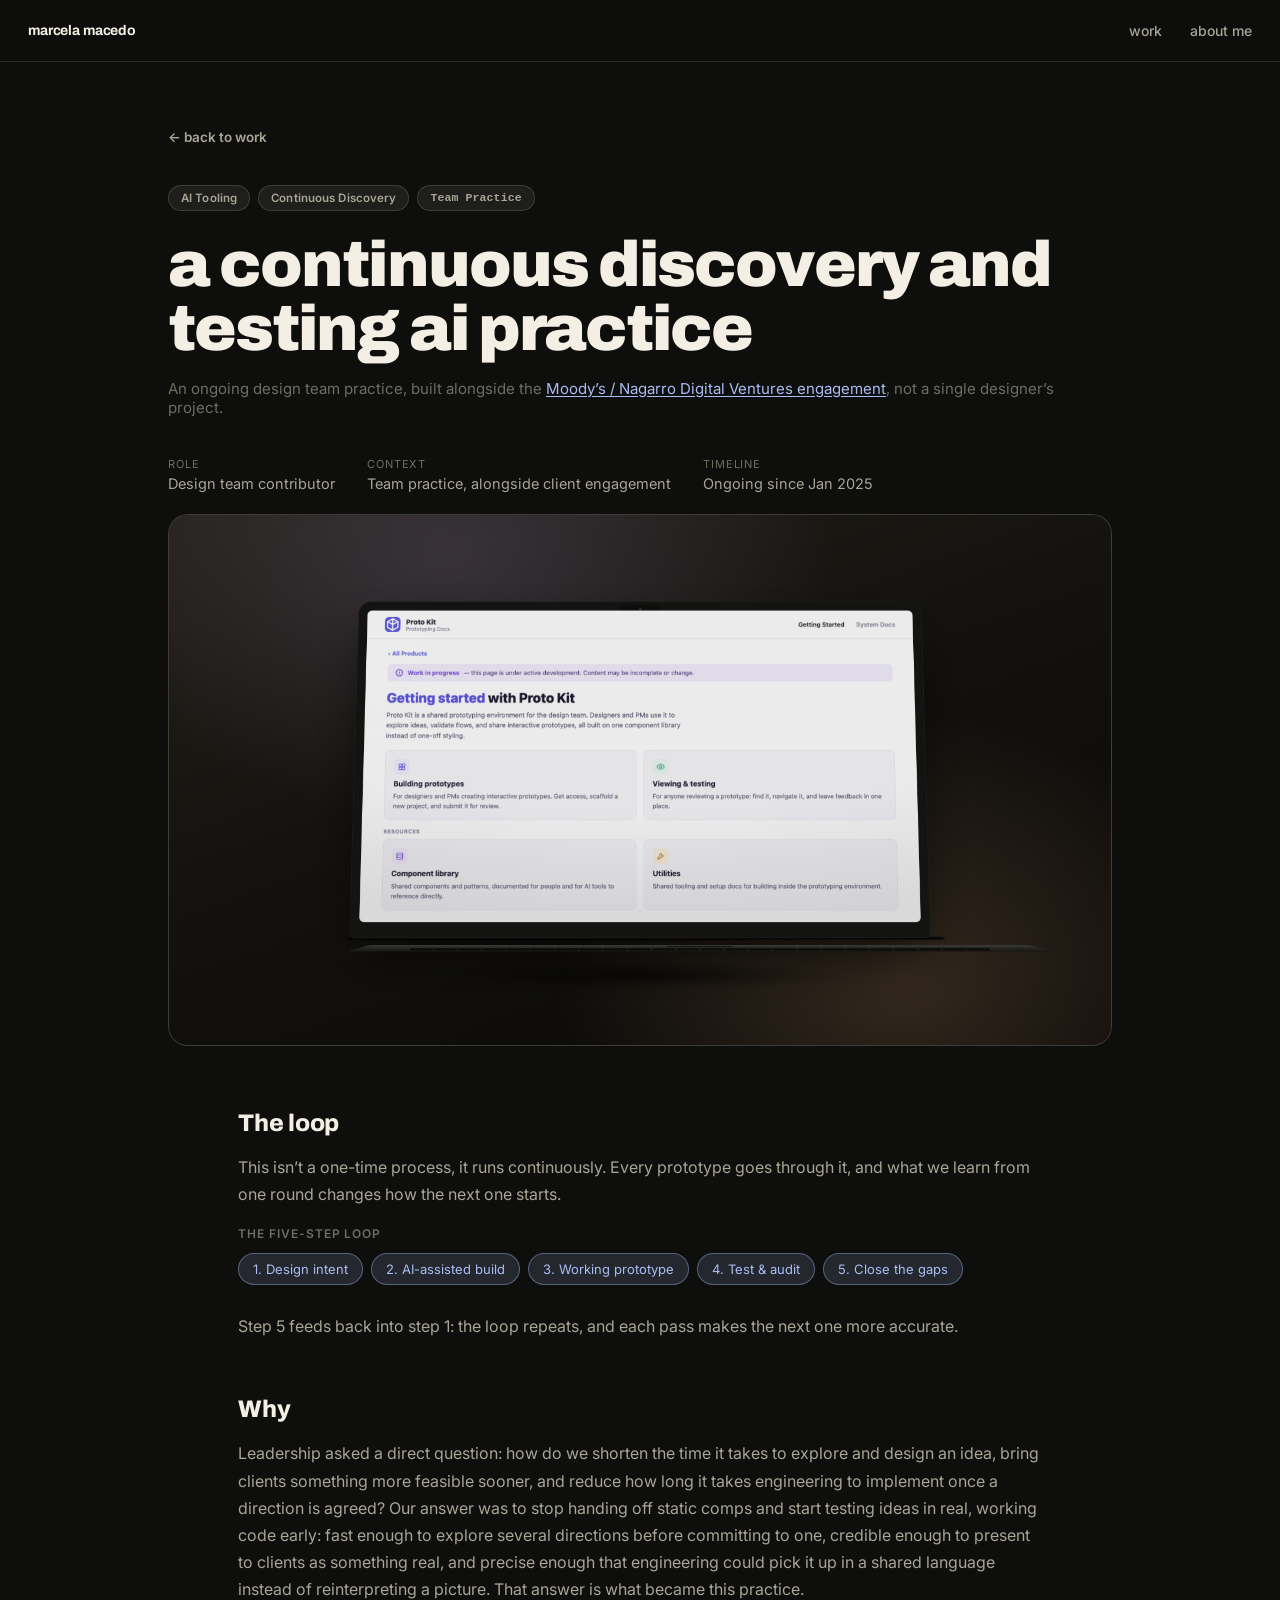
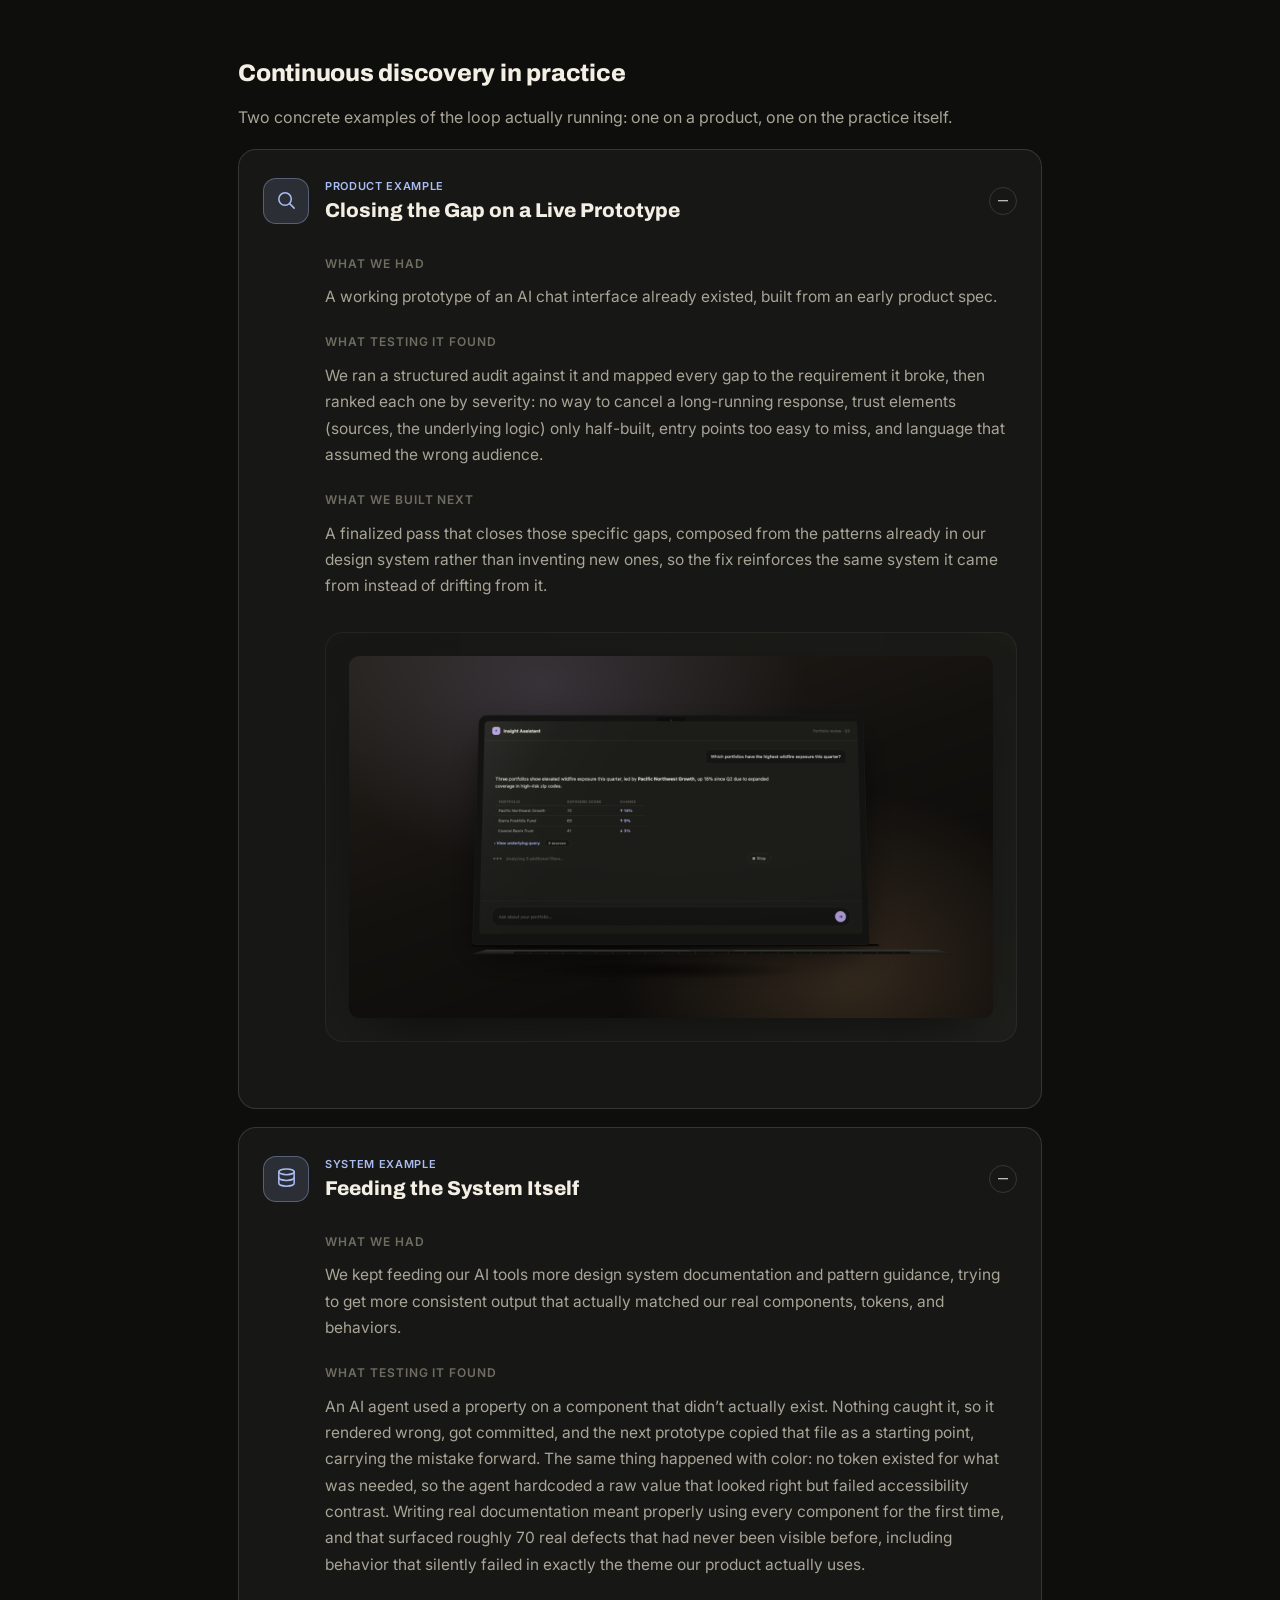
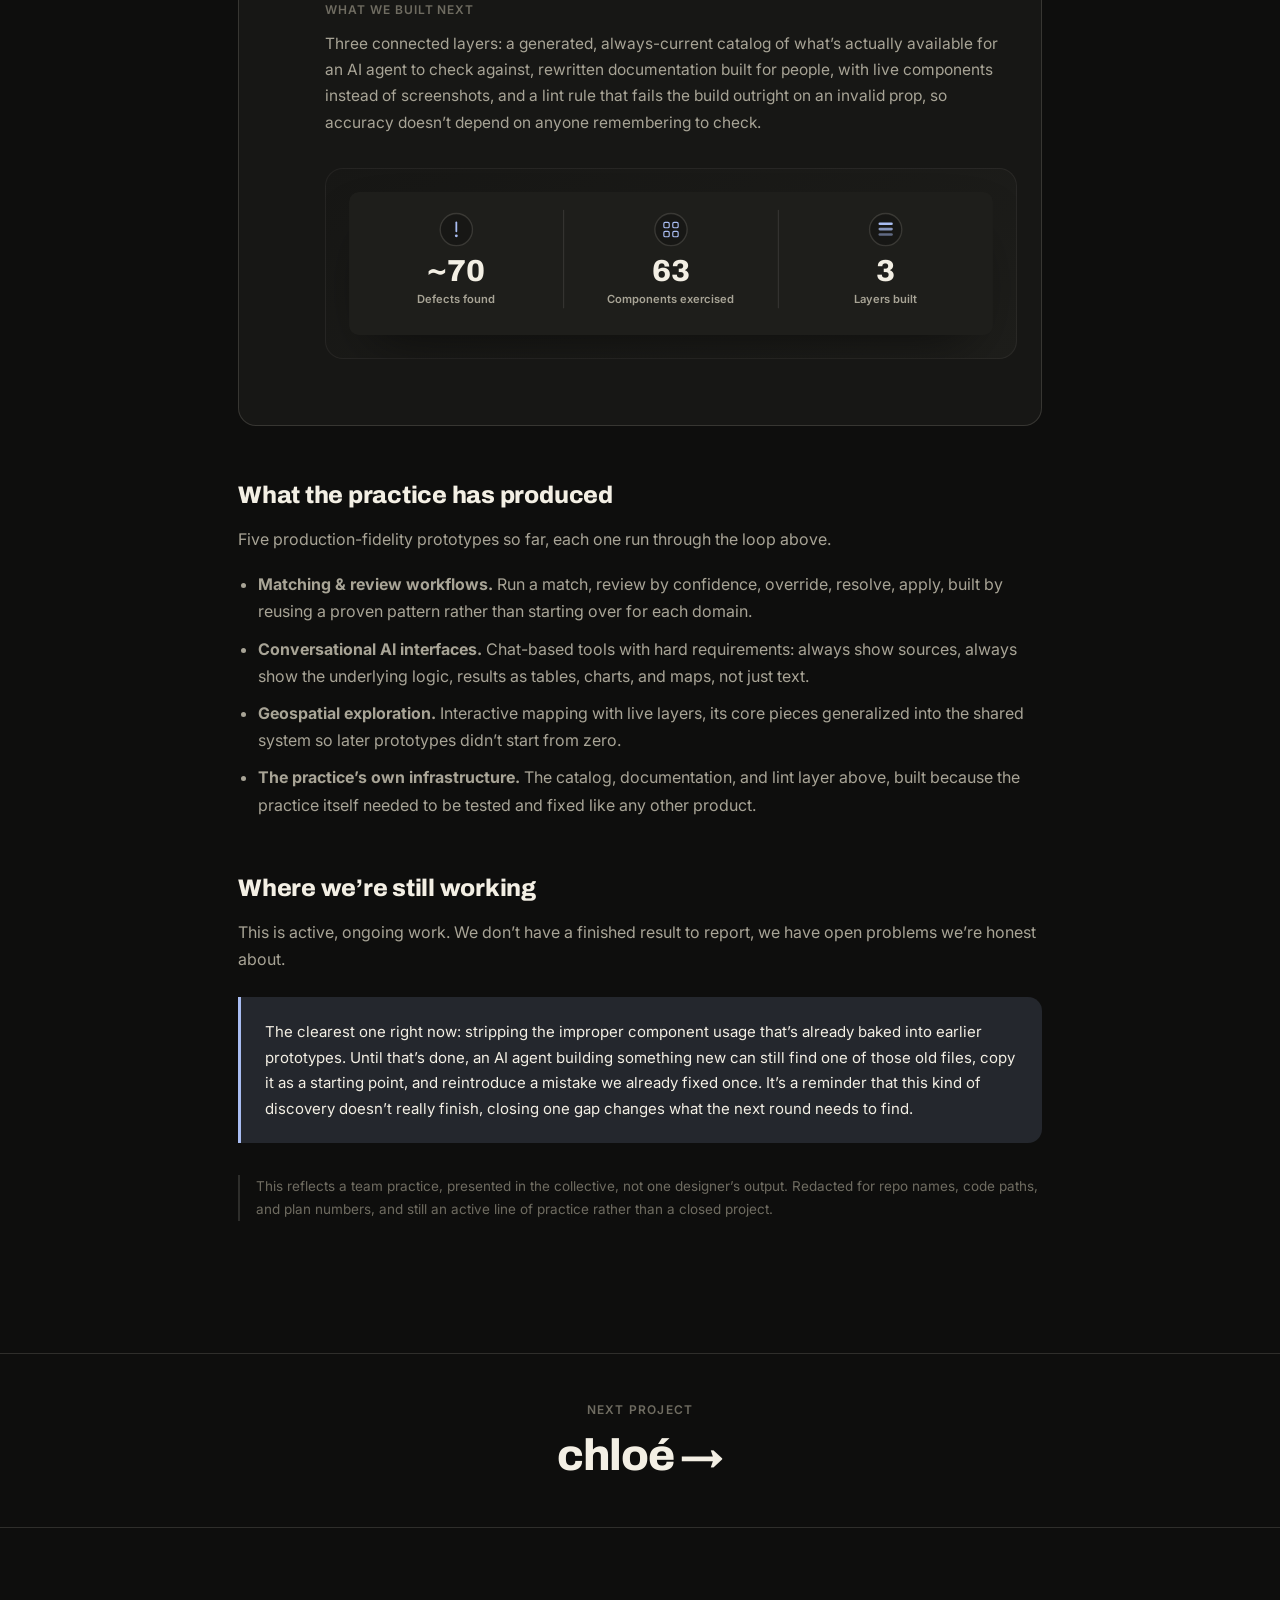
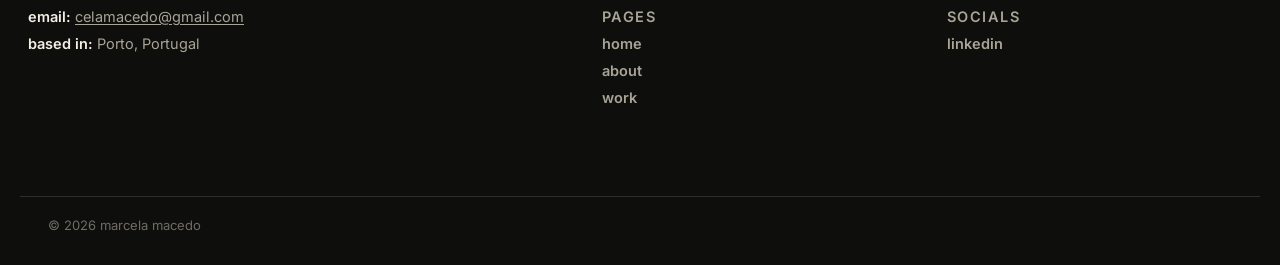
==== continuous-practice.html @ 70148be3 "Rename RadCode to Continuous Practice; fix about/stats layout bugs RadCode is Moody's real, ongoing " ====
<!doctype html>
<html lang="en">
<head>
  <meta charset="utf-8">
  <meta name="viewport" content="width=device-width, initial-scale=1">
  <title>A Continuous Discovery and Testing AI Practice · Marcela Macedo</title>
  <meta name="description" content="An ongoing design team practice built alongside the Moody's engagement: AI-assisted prototyping, continuous testing, and closing the gaps between design intent and working code.">
  <link rel="stylesheet" href="styles.css">
</head>
<body>
  <nav class="nav">
    <a href="index.html" class="nav-name display">marcela macedo</a>
    <div class="nav-links">
      <a href="index.html#work">work</a>
      <a href="index.html#about">about me</a>
    </div>
  </nav>

  <div class="case-hero">
    <a href="index.html#work" class="case-back">&larr; back to work</a>
    <div class="case-tags">
      <span class="tag-pill">AI Tooling</span>
      <span class="tag-pill">Continuous Discovery</span>
      <span class="tag-pill mono">Team Practice</span>
    </div>
    <h1 class="display">a continuous discovery and testing ai practice</h1>
    <p class="case-role">An ongoing design team practice, built alongside the <a href="moodys.html">Moody&rsquo;s / Nagarro Digital Ventures engagement</a>, not a single designer&rsquo;s project.</p>

    <div class="case-meta-grid">
      <div><span>Role</span>Design team contributor</div>
      <div><span>Context</span>Team practice, alongside client engagement</div>
      <div><span>Timeline</span>Ongoing since Jan 2025</div>
    </div>

    <div class="case-hero-media">
      <img src="assets/projects/continuous-practice/docs-hub-laptop.png" alt="A genericized recreation of the rewritten documentation hub, shown open on a laptop: a getting-started page with a work-in-progress notice, and cards for building prototypes, viewing and testing, the component library, and utilities.">
    </div>
  </div>

  <div class="case-body">
    <h2>The loop</h2>
    <p>This isn&rsquo;t a one-time process, it runs continuously. Every prototype goes through it, and what we learn from one round changes how the next one starts.</p>

    <div class="case-chip-group">
      <div class="gtitle">The five-step loop</div>
      <div class="case-chips">
        <span class="case-chip">1. Design intent</span>
        <span class="case-chip">2. AI-assisted build</span>
        <span class="case-chip">3. Working prototype</span>
        <span class="case-chip">4. Test &amp; audit</span>
        <span class="case-chip">5. Close the gaps</span>
      </div>
    </div>
    <p>Step 5 feeds back into step 1: the loop repeats, and each pass makes the next one more accurate.</p>

    <h2>Why</h2>
    <p class="body-main">Leadership asked a direct question: how do we shorten the time it takes to explore and design an idea, bring clients something more feasible sooner, and reduce how long it takes engineering to implement once a direction is agreed? Our answer was to stop handing off static comps and start testing ideas in real, working code early: fast enough to explore several directions before committing to one, credible enough to present to clients as something real, and precise enough that engineering could pick it up in a shared language instead of reinterpreting a picture. That answer is what became this practice.</p>

    <h2>Continuous discovery in practice</h2>
    <p>Two concrete examples of the loop actually running: one on a product, one on the practice itself.</p>

    <div class="case-init-list">
      <details class="case-init case-init-featured" open>
        <summary>
          <span class="case-init-lead">
            <span class="case-init-icon">
              <svg viewBox="0 0 24 24" fill="none" stroke="currentColor" stroke-width="1.6" stroke-linecap="round" stroke-linejoin="round"><circle cx="10.5" cy="10.5" r="6.5"/><line x1="20" y1="20" x2="15.5" y2="15.5"/></svg>
            </span>
            <span class="case-init-heading">
              <span class="case-init-tag">Product example</span>
              <span class="case-init-title">Closing the Gap on a Live Prototype</span>
            </span>
          </span>
          <span class="plus"></span>
        </summary>
        <div class="case-init-body">
          <p class="lead-in">What we had</p>
          <p>A working prototype of an AI chat interface already existed, built from an early product spec.</p>

          <p class="lead-in">What testing it found</p>
          <p>We ran a structured audit against it and mapped every gap to the requirement it broke, then ranked each one by severity: no way to cancel a long-running response, trust elements (sources, the underlying logic) only half-built, entry points too easy to miss, and language that assumed the wrong audience.</p>

          <p class="lead-in">What we built next</p>
          <p>A finalized pass that closes those specific gaps, composed from the patterns already in our design system rather than inventing new ones, so the fix reinforces the same system it came from instead of drifting from it.</p>

          <div class="case-media">
            <img src="assets/projects/continuous-practice/chat-interface-laptop.png" alt="A genericized recreation of the audited chat interface, shown open on a laptop: a user question, an answer with a data table, a source count, an underlying-query disclosure link, and a visible stop control on a still-thinking response.">
          </div>
        </div>
      </details>

      <details class="case-init case-init-featured" open>
        <summary>
          <span class="case-init-lead">
            <span class="case-init-icon">
              <svg viewBox="0 0 24 24" fill="none" stroke="currentColor" stroke-width="1.6" stroke-linecap="round" stroke-linejoin="round"><ellipse cx="12" cy="5" rx="8" ry="3"/><path d="M4 5v6c0 1.66 3.58 3 8 3s8-1.34 8-3V5"/><path d="M4 11v6c0 1.66 3.58 3 8 3s8-1.34 8-3v-6"/></svg>
            </span>
            <span class="case-init-heading">
              <span class="case-init-tag">System example</span>
              <span class="case-init-title">Feeding the System Itself</span>
            </span>
          </span>
          <span class="plus"></span>
        </summary>
        <div class="case-init-body">
          <p class="lead-in">What we had</p>
          <p>We kept feeding our AI tools more design system documentation and pattern guidance, trying to get more consistent output that actually matched our real components, tokens, and behaviors.</p>

          <p class="lead-in">What testing it found</p>
          <p>An AI agent used a property on a component that didn&rsquo;t actually exist. Nothing caught it, so it rendered wrong, got committed, and the next prototype copied that file as a starting point, carrying the mistake forward. The same thing happened with color: no token existed for what was needed, so the agent hardcoded a raw value that looked right but failed accessibility contrast. Writing real documentation meant properly using every component for the first time, and that surfaced roughly 70 real defects that had never been visible before, including behavior that silently failed in exactly the theme our product actually uses.</p>

          <p class="lead-in">What we built next</p>
          <p>Three connected layers: a generated, always-current catalog of what&rsquo;s actually available for an AI agent to check against, rewritten documentation built for people, with live components instead of screenshots, and a lint rule that fails the build outright on an invalid prop, so accuracy doesn&rsquo;t depend on anyone remembering to check.</p>

          <div class="case-media">
            <svg viewBox="0 0 720 160" style="width:100%; height:auto; display:block; border-radius:10px; box-shadow:0 24px 56px -24px rgba(0,0,0,0.6);" role="img" aria-label="Stats: roughly 70 real defects surfaced, 63 components properly exercised, 3 connected layers built.">
              <rect x="0" y="0" width="720" height="160" rx="10" fill="var(--bg-alt-2)"/>
              <line x1="240" y1="20" x2="240" y2="130" stroke="var(--border)" stroke-width="1"/>
              <line x1="480" y1="20" x2="480" y2="130" stroke="var(--border)" stroke-width="1"/>

              <circle cx="120" cy="42" r="18" fill="var(--bg-alt)" stroke="var(--border)" stroke-width="1.5"/>
              <line x1="120" y1="34" x2="120" y2="44" stroke="var(--periwinkle)" stroke-width="2" stroke-linecap="round"/>
              <circle cx="120" cy="49" r="1.6" fill="var(--periwinkle)"/>
              <text x="120" y="100" text-anchor="middle" font-family="Archivo, sans-serif" font-weight="800" font-size="34" fill="var(--fg)">~70</text>
              <text x="120" y="124" text-anchor="middle" font-family="Inter, sans-serif" font-size="12.5" font-weight="600" fill="var(--fg-dim)">Defects found</text>

              <circle cx="360" cy="42" r="18" fill="var(--bg-alt)" stroke="var(--border)" stroke-width="1.5"/>
              <g transform="translate(240,0)">
                <rect x="112" y="34" width="6" height="6" rx="1.5" fill="none" stroke="var(--periwinkle)" stroke-width="1.3"/>
                <rect x="122" y="34" width="6" height="6" rx="1.5" fill="none" stroke="var(--periwinkle)" stroke-width="1.3"/>
                <rect x="112" y="44" width="6" height="6" rx="1.5" fill="none" stroke="var(--periwinkle)" stroke-width="1.3"/>
                <rect x="122" y="44" width="6" height="6" rx="1.5" fill="none" stroke="var(--periwinkle)" stroke-width="1.3"/>
              </g>
              <text x="360" y="100" text-anchor="middle" font-family="Archivo, sans-serif" font-weight="800" font-size="34" fill="var(--fg)">63</text>
              <text x="360" y="124" text-anchor="middle" font-family="Inter, sans-serif" font-size="12.5" font-weight="600" fill="var(--fg-dim)">Components exercised</text>

              <circle cx="600" cy="42" r="18" fill="var(--bg-alt)" stroke="var(--border)" stroke-width="1.5"/>
              <rect x="592" y="34" width="16" height="3" rx="1.5" fill="var(--periwinkle)"/>
              <rect x="592" y="40" width="16" height="3" rx="1.5" fill="var(--periwinkle)" opacity="0.75"/>
              <rect x="592" y="46" width="16" height="3" rx="1.5" fill="var(--periwinkle)" opacity="0.5"/>
              <text x="600" y="100" text-anchor="middle" font-family="Archivo, sans-serif" font-weight="800" font-size="34" fill="var(--fg)">3</text>
              <text x="600" y="124" text-anchor="middle" font-family="Inter, sans-serif" font-size="12.5" font-weight="600" fill="var(--fg-dim)">Layers built</text>
            </svg>
          </div>
        </div>
      </details>
    </div>

    <h2>What the practice has produced</h2>
    <p>Five production-fidelity prototypes so far, each one run through the loop above.</p>
    <ul>
      <li><strong>Matching &amp; review workflows.</strong> Run a match, review by confidence, override, resolve, apply, built by reusing a proven pattern rather than starting over for each domain.</li>
      <li><strong>Conversational AI interfaces.</strong> Chat-based tools with hard requirements: always show sources, always show the underlying logic, results as tables, charts, and maps, not just text.</li>
      <li><strong>Geospatial exploration.</strong> Interactive mapping with live layers, its core pieces generalized into the shared system so later prototypes didn&rsquo;t start from zero.</li>
      <li><strong>The practice&rsquo;s own infrastructure.</strong> The catalog, documentation, and lint layer above, built because the practice itself needed to be tested and fixed like any other product.</li>
    </ul>

    <h2>Where we&rsquo;re still working</h2>
    <p>This is active, ongoing work. We don&rsquo;t have a finished result to report, we have open problems we&rsquo;re honest about.</p>
    <div class="case-callout">
      <p>The clearest one right now: stripping the improper component usage that&rsquo;s already baked into earlier prototypes. Until that&rsquo;s done, an AI agent building something new can still find one of those old files, copy it as a starting point, and reintroduce a mistake we already fixed once. It&rsquo;s a reminder that this kind of discovery doesn&rsquo;t really finish, closing one gap changes what the next round needs to find.</p>
    </div>

    <p class="note">This reflects a team practice, presented in the collective, not one designer&rsquo;s output. Redacted for repo names, code paths, and plan numbers, and still an active line of practice rather than a closed project.</p>
  </div>

  <div class="case-next">
    <span class="label">next project</span>
    <a href="chloe.html" class="display">chlo&eacute; &rarr;</a>
  </div>

  <footer class="footer">
    <div class="footer-meta" style="padding-top: 40px;">
      <div class="footer-meta-grid">
        <div>
          <p><strong>email:</strong> <a href="mailto:celamacedo@gmail.com">celamacedo@gmail.com</a></p>
          <p><strong>based in:</strong> Porto, Portugal</p>
        </div>
        <div class="footer-col">
          <p class="footer-col-label">pages</p>
          <a href="index.html">home</a>
          <a href="index.html#about">about</a>
          <a href="index.html#work">work</a>
        </div>
        <div class="footer-col">
          <p class="footer-col-label">socials</p>
          <a href="https://www.linkedin.com/in/marcelamcm/" target="_blank" rel="noopener">linkedin</a>
        </div>
      </div>
    </div>
    <div class="footer-bottom">
      <span>&copy; 2026 marcela macedo</span>
    </div>
  </footer>
</body>
</html>
---- styles.css ----
/* Marcela Macedo, Portfolio
   Direction: dark, editorial, matches the Framer draft (see README).
   Near-black background, cream type, heavy display grotesk, indigo accent
   pulled from the Moody's palette. Plain CSS, no build step. */

@import url('https://fonts.googleapis.com/css2?family=Archivo:wght@600;700;800;900&family=Inter:wght@400;500;600;700&display=swap');

:root {
  --bg: #0e0e0d;
  --bg-alt: #171715;
  --bg-alt-2: #1e1e1b;
  --fg: #f3efe4;
  --fg-dim: #a8a496;
  --fg-faint: #6f6c61;
  --border: rgba(243, 239, 228, 0.14);
  --accent: #3a45a8;
  --accent-2: #5865c9;
  --lilac: #c3aef0;
  --lilac-dim: rgba(195, 174, 240, 0.14);
  --periwinkle: #a9bdf2;
  --periwinkle-dim: rgba(169, 189, 242, 0.14);
  --radius: 20px;
}

* { box-sizing: border-box; }

html { scroll-behavior: smooth; }

body {
  margin: 0;
  background: var(--bg);
  color: var(--fg);
  font-family: 'Inter', ui-sans-serif, system-ui, -apple-system, "Helvetica Neue", Arial, sans-serif;
  -webkit-font-smoothing: antialiased;
}

.display {
  font-family: 'Archivo', ui-sans-serif, system-ui, sans-serif;
  font-weight: 900;
  letter-spacing: -0.03em;
}

.mono { font-family: ui-monospace, "SF Mono", "Roboto Mono", monospace; }
a { color: inherit; text-decoration: none; }
a:focus-visible, button:focus-visible { outline: 2px solid var(--fg); outline-offset: 2px; }
img { max-width: 100%; display: block; }

.wrap { max-width: 1240px; margin: 0 auto; padding: 0 28px; }

/* ---------------- nav ---------------- */
.nav {
  display: flex; align-items: center; justify-content: space-between;
  padding: 22px 28px;
  position: sticky; top: 0; z-index: 20;
  background: rgba(14, 14, 13, 0.82);
  backdrop-filter: blur(10px);
  border-bottom: 1px solid var(--border);
}
.nav-name {
  font-size: 14px; font-weight: 700; letter-spacing: -0.01em;
}
.nav-links { display: flex; align-items: center; gap: 28px; }
.nav-links a {
  font-size: 14px; font-weight: 500; color: var(--fg-dim);
  transition: color 0.15s ease;
}
.nav-links a:hover, .nav-links a.active { color: var(--fg); }

/* ---------------- hero ---------------- */
.hero { padding: 96px 28px 56px; }
.hero-inner { max-width: 1240px; margin: 0 auto; }

.hero h1 {
  font-size: clamp(48px, 9vw, 108px); line-height: 0.94; margin: 0 0 28px;
  text-transform: lowercase;
}
.hero .tagline {
  font-size: clamp(17px, 2vw, 22px); line-height: 1.5; color: var(--fg-dim);
  max-width: 46ch; margin: 0;
}

/* ---------------- companies marquee ---------------- */
.companies { padding: 64px 0 40px; text-align: center; }
.companies .label {
  font-size: 12px; font-weight: 600; letter-spacing: 0.14em; text-transform: uppercase;
  color: var(--fg-faint); margin: 0 0 26px;
}
.marquee-wrap {
  border-top: 1px solid var(--border); border-bottom: 1px solid var(--border);
  overflow: hidden; padding: 20px 0;
}
.marquee-track { display: flex; width: max-content; gap: 56px; }
@media (prefers-reduced-motion: no-preference) {
  .marquee-track { animation: scroll 28s linear infinite; }
  .footer-marquee-track { animation: scroll 22s linear infinite; }
}
@keyframes scroll { from { transform: translateX(0); } to { transform: translateX(-50%); } }
.marquee-track span {
  font-family: 'Archivo', sans-serif; font-weight: 700;
  font-size: 22px; letter-spacing: -0.01em; white-space: nowrap; color: var(--fg-dim);
}

/* ---------------- work ---------------- */
.work { padding: 40px 28px 120px; }
.work-head { max-width: 720px; margin: 0 auto 12px; text-align: center; }
.work-head h2 {
  font-size: clamp(40px, 7vw, 76px); line-height: 0.98; margin: 0 0 18px;
  text-transform: lowercase;
}
.work-sub { font-size: 15.5px; color: var(--fg-dim); margin: 0 0 36px; }

.filters {
  display: flex; flex-wrap: wrap; justify-content: center; gap: 10px;
  margin: 0 auto 48px; max-width: 1240px;
}
.filter-btn {
  border: 1px solid var(--border); background: transparent; color: var(--fg-dim);
  border-radius: 999px; padding: 8px 18px; font-size: 13.5px; font-weight: 500;
  cursor: pointer; transition: all 0.15s ease; font-family: inherit;
}
.filter-btn:hover { color: var(--fg); border-color: var(--fg-dim); }
.filter-btn.active { background: var(--fg); color: var(--bg); border-color: var(--fg); font-weight: 700; }

.work-grid {
  max-width: 1240px; margin: 0 auto;
  display: grid; grid-template-columns: repeat(2, 1fr); gap: 28px;
}
@media (max-width: 760px) { .work-grid { grid-template-columns: 1fr; } }

.proj {
  border: 1px solid var(--border); border-radius: var(--radius); overflow: hidden;
  background: var(--bg-alt); display: flex; flex-direction: column;
  transition: transform 0.18s ease, box-shadow 0.18s ease, border-color 0.18s ease;
}
.proj[href]:hover, a.proj:hover {
  transform: translateY(-4px); box-shadow: 0 20px 44px rgba(0,0,0,0.4); border-color: var(--fg-faint);
}

.proj-media { aspect-ratio: 16 / 10; overflow: hidden; background: var(--bg-alt-2); }
.proj-media img { width: 100%; height: 100%; object-fit: cover; }
.proj-media.placeholder {
  display: flex; flex-direction: column; align-items: center; justify-content: center; gap: 8px;
  color: var(--fg-faint); text-align: center; padding: 24px;
}
.proj-media.placeholder svg { opacity: 0.55; color: var(--lilac); }
.proj-media.placeholder span { font-size: 12px; font-weight: 600; max-width: 26ch; }

/* Tag colour rule: .tag-pill is metadata (industry / tool / status) and stays
   neutral everywhere it appears, homepage cards and case-study hero alike,
   so the same label always reads the same way. Colour (lilac / indigo) is
   reserved for .case-chip, which summarizes narrative content inside a case
   study body, not metadata. Don't tint .tag-pill; add a new chip variant
   instead if a new narrative category needs its own colour. */
.proj-tags { display: flex; flex-wrap: wrap; gap: 8px; padding: 22px 24px 0; }
.tag-pill {
  font-size: 11.5px; font-weight: 600; letter-spacing: 0.01em; color: var(--fg-dim);
  border: 1px solid var(--border); border-radius: 999px; padding: 5px 12px; background: var(--bg-alt-2);
}
.tag-pill.mono { font-family: ui-monospace, "SF Mono", "Roboto Mono", monospace; }
.tag-pill.status { color: var(--fg-faint); border-style: dashed; }

.proj-title {
  font-family: 'Archivo', sans-serif; font-weight: 800; letter-spacing: -0.01em;
  font-size: 22px; margin: 16px 24px 0; line-height: 1.15;
}
.proj-title .proj-sub { font-weight: 500; color: var(--fg-dim); font-family: 'Inter', sans-serif; }
.proj-desc { font-size: 14.5px; line-height: 1.55; color: var(--fg-dim); margin: 10px 24px 0; }

.proj-link {
  display: inline-flex; align-items: center; gap: 8px; font-size: 13.5px; font-weight: 700;
  margin: 20px 24px 24px;
}
.proj-link .arrow-circle {
  width: 30px; height: 30px; border-radius: 50%; border: 1px solid var(--border);
  display: inline-flex; align-items: center; justify-content: center; transition: transform 0.18s ease;
}
.proj:hover .proj-link .arrow-circle { transform: translate(2px, -2px); background: var(--fg); color: var(--bg); }

/* ---------------- about ---------------- */
.about { padding: 40px 28px 120px; border-top: 1px solid var(--border); }
.about-inner { max-width: 1240px; margin: 0 auto; }
.about-lead {
  font-size: clamp(24px, 3.4vw, 40px); line-height: 1.28; letter-spacing: -0.01em;
  max-width: 22ch; margin: 0;
}

.about-top {
  display: flex; align-items: flex-start; justify-content: flex-start; gap: 56px;
  margin-bottom: 64px;
}
@media (max-width: 760px) { .about-top { flex-direction: column-reverse; align-items: flex-end; gap: 24px; } }

.about-grid {
  display: grid; grid-template-columns: 1fr 1fr; gap: 40px; align-items: start;
}
@media (max-width: 900px) { .about-grid { grid-template-columns: 1fr; } }

.photo-strip {
  flex: none; width: 150px;
  background: #050504; border-radius: 8px; padding: 8px;
  border: 1px solid var(--border); box-shadow: 0 20px 40px rgba(0,0,0,0.45);
  transform: rotate(-1.5deg);
}
.photo-strip img {
  width: 100%; height: auto; display: block; border-radius: 2px;
  filter: grayscale(1) contrast(1.05);
}

.about-col .eyebrow {
  font-size: 12px; font-weight: 600; letter-spacing: 0.1em; text-transform: uppercase;
  color: var(--fg-faint); margin: 0 0 14px;
}
.about-col p {
  font-size: 15px; line-height: 1.65; color: var(--fg-dim); margin: 0 0 24px;
}
.btn {
  display: inline-flex; align-items: center; gap: 10px;
  background: var(--fg); color: var(--bg); border-radius: 999px; padding: 12px 22px;
  font-size: 14px; font-weight: 700; border: none; cursor: pointer;
}

/* ---------------- footer ---------------- */
.footer { border-top: 1px solid var(--border); padding-top: 40px; position: relative; overflow: hidden; }
.footer-marquee { padding: 30px 0 60px; overflow: hidden; }
.footer-marquee-track { display: flex; width: max-content; gap: 64px; }
.footer-marquee-track span {
  font-family: 'Archivo', sans-serif; font-weight: 900; font-size: clamp(48px, 9vw, 110px);
  letter-spacing: -0.03em; color: var(--accent); white-space: nowrap; text-transform: lowercase;
}

.footer-meta { padding: 0 28px 48px; }
.footer-meta-grid {
  max-width: 1240px; margin: 0 auto;
  display: grid; grid-template-columns: 1.4fr 0.8fr 0.8fr; gap: 40px;
}
@media (max-width: 760px) { .footer-meta-grid { grid-template-columns: 1fr; gap: 28px; } }
.footer-meta p { font-size: 14.5px; color: var(--fg-dim); margin: 0 0 10px; }
.footer-meta p strong { color: var(--fg); font-weight: 600; }
.footer-meta p a { color: var(--fg-dim); text-decoration: underline; text-underline-offset: 2px; }
.footer-meta p a:hover { color: var(--fg); }
.footer-col-label {
  font-size: 12px; font-weight: 600; letter-spacing: 0.1em; text-transform: uppercase;
  color: var(--fg-faint); margin: 0 0 14px;
}
.footer-col a {
  display: block; font-size: 14.5px; font-weight: 600; color: var(--fg-dim);
  margin-bottom: 10px; transition: color 0.15s ease;
}
.footer-col a:hover { color: var(--fg); }

.footer-word {
  padding: 0 28px; max-width: 1240px; margin: 0 auto;
}
.footer-word h2 {
  font-size: clamp(44px, 11vw, 130px); line-height: 0.9; margin: 0; text-transform: lowercase;
}
.footer-bottom {
  border-top: 1px solid var(--border); margin-top: 32px; padding: 20px 28px 32px;
  display: flex; justify-content: space-between; max-width: 1240px; margin-left: auto; margin-right: auto;
  font-size: 13px; color: var(--fg-faint);
}

/* ---------------- case study pages ---------------- */
.case-hero { padding: 64px 28px 0; max-width: 1000px; margin: 0 auto; }
.case-back {
  display: inline-flex; align-items: center; gap: 8px; font-size: 13.5px; font-weight: 600;
  color: var(--fg-dim); margin-bottom: 40px;
}
.case-back:hover { color: var(--fg); }
.case-tags { display: flex; flex-wrap: wrap; gap: 8px; margin-bottom: 22px; }
.case-hero h1 {
  font-size: clamp(36px, 6vw, 64px); line-height: 1; margin: 0 0 18px; text-transform: lowercase;
}
.case-role { font-size: 15px; color: var(--fg-faint); margin: 0 0 40px; }
.case-role a { color: var(--periwinkle); text-decoration: underline; text-underline-offset: 2px; }
.case-role a:hover { color: var(--fg); }

.case-meta-grid {
  display: flex; flex-wrap: wrap; gap: 10px 32px;
  font-size: 14.5px; color: var(--fg-dim); margin: 0 0 22px;
}
.case-meta-grid div span {
  display: block; font-size: 11px; text-transform: uppercase; letter-spacing: 0.08em;
  color: var(--fg-faint); margin-bottom: 4px;
}
.case-nda {
  font-size: 13px; color: var(--fg-faint); font-style: italic;
  border-left: 2px solid var(--border); padding-left: 14px; margin: 0 0 40px; max-width: 60ch;
}

.case-hero-media {
  border-radius: var(--radius); overflow: hidden; border: 1px solid var(--border);
  margin: 0 0 64px; background: var(--bg-alt-2);
}
.case-hero-media img { width: 100%; height: auto; display: block; }

/* --- at-a-glance: tldr, stats, chips, pullquote --- */
.case-glance-sub { font-size: 15px; color: var(--fg-dim); margin: -8px 0 28px; max-width: 62ch; }

.case-tldr {
  background: var(--bg-alt); border: 1px solid var(--border); border-radius: var(--radius);
  padding: 24px 26px; font-size: 16px; line-height: 1.7; color: var(--fg-dim); margin: 0 0 32px;
}
.case-tldr strong { color: var(--fg); font-weight: 700; }

.case-stats {
  display: grid; grid-template-columns: repeat(auto-fit, minmax(130px, 1fr));
  gap: 12px; margin: 0 0 32px; align-items: stretch;
}
@media (max-width: 640px) { .case-stats { grid-template-columns: repeat(2, 1fr); } }
@media (max-width: 380px) { .case-stats { grid-template-columns: 1fr; } }
.case-stat {
  background: var(--bg-alt); border: 1px solid var(--border); border-radius: 14px;
  padding: 18px 16px;
  display: flex; flex-direction: column; align-items: center; text-align: center;
}
.case-stat .num {
  font-family: 'Archivo', sans-serif; font-weight: 800; font-size: 27px; color: var(--fg);
  display: block; margin-bottom: 6px;
}
.case-stat .label { font-size: 12.5px; color: var(--fg-dim); line-height: 1.4; }

/* .case-chip is the colour-coded half of the tag rule (see .tag-pill comment
   above). Both variants get the same treatment (tinted fill + border + text)
   so the two groups carry equal visual weight, colour tells them apart,
   not intensity: periwinkle = problems/goals ("what we were solving for"),
   lilac = tensions/decisions (.b, "key trade-offs"). */
.case-chip-group { margin: 0 0 28px; }
.case-chip-group .gtitle {
  font-size: 12px; text-transform: uppercase; letter-spacing: 0.08em; color: var(--fg-faint);
  margin: 0 0 12px; font-weight: 600;
}
.case-chips { display: flex; flex-wrap: wrap; gap: 8px; }
.case-chip {
  font-size: 13px; padding: 7px 14px; border-radius: 999px; white-space: nowrap;
  color: var(--periwinkle); background: var(--periwinkle-dim); border: 1px solid rgba(169, 189, 242, 0.4);
}
.case-chip.b { border-color: var(--lilac); color: var(--lilac); background: var(--lilac-dim); }

.case-pullquote {
  border-left: 3px solid var(--lilac); padding: 6px 0 6px 22px; margin: 8px 0 8px;
  font-family: 'Archivo', sans-serif; font-weight: 700; font-size: 19px; line-height: 1.5;
  color: var(--fg);
}
.case-pullquote span {
  display: block; font-family: 'Inter', sans-serif; font-weight: 500; font-size: 13px;
  color: var(--fg-faint); margin-top: 10px;
}

.case-divider {
  display: flex; align-items: center; gap: 14px; color: var(--fg-faint); font-size: 13px;
  margin: 40px 0 12px;
}
.case-divider::before, .case-divider::after { content: ""; flex: 1; height: 1px; background: var(--border); }

/* --- detail accordion --- */
.case-accordion { margin-top: 8px; }
.case-accordion details { border-bottom: 1px solid var(--border); }
.case-accordion details:first-of-type { border-top: 1px solid var(--border); }
.case-accordion summary {
  list-style: none; cursor: pointer;
  display: flex; align-items: center; justify-content: space-between; gap: 16px;
  padding: 24px 2px; font-family: 'Archivo', sans-serif; font-weight: 800; font-size: 19px;
  color: var(--fg);
}
.case-accordion summary::-webkit-details-marker { display: none; }
.case-accordion summary .idx {
  font-family: 'Inter', sans-serif; font-weight: 600; font-size: 12px; color: var(--lilac);
  margin-right: 12px;
}
.case-accordion summary .plus {
  flex-shrink: 0; width: 28px; height: 28px; border-radius: 50%; border: 1px solid var(--border);
  position: relative;
}
.case-accordion summary .plus::before, .case-accordion summary .plus::after {
  content: ""; position: absolute; background: var(--fg); top: 50%; left: 50%; transform: translate(-50%, -50%);
}
.case-accordion summary .plus::before { width: 10px; height: 1.5px; }
.case-accordion summary .plus::after { width: 1.5px; height: 10px; transition: transform 0.2s ease, opacity 0.2s ease; }
.case-accordion details[open] summary .plus::after { opacity: 0; transform: translate(-50%, -50%) rotate(90deg); }
.case-accordion details[open] summary { padding-bottom: 10px; }

.case-accordion .acc-body { padding: 0 2px 28px; font-size: 15.5px; color: var(--fg-dim); max-width: 70ch; }
.case-accordion .acc-body p { margin: 0 0 16px; }
.case-accordion .acc-body ul { margin: 0 0 16px; padding-left: 20px; }
.case-accordion .acc-body li { margin-bottom: 10px; }
.case-accordion .acc-body strong { color: var(--fg); font-weight: 700; }
.case-accordion .acc-body h4 {
  font-family: 'Inter', sans-serif; font-size: 14px; font-weight: 700; color: var(--fg); margin: 0 0 8px;
}
.case-accordion .acc-block { margin-bottom: 22px; }

.case-body { max-width: 860px; margin: 0 auto; padding: 0 28px 100px; }
.case-body h2 {
  font-family: 'Archivo', sans-serif; font-weight: 800; font-size: 24px; letter-spacing: -0.01em;
  margin: 56px 0 18px;
}
.case-body h2:first-child { margin-top: 0; }
.case-body h3 {
  font-family: 'Archivo', sans-serif; font-weight: 700; font-size: 18px; letter-spacing: -0.005em;
  color: var(--fg); margin: 36px 0 14px;
}
.case-body h3:first-of-type { margin-top: 8px; }
.case-body .lead-in {
  font-size: 12px; text-transform: uppercase; letter-spacing: 0.08em; color: var(--fg-faint);
  font-weight: 600; margin: 22px 0 10px;
}
.case-body p { font-size: 16px; line-height: 1.7; color: var(--fg-dim); margin: 0 0 18px; }
.case-body p a, .case-init-body p a, .case-init-body li a {
  color: var(--periwinkle); text-decoration: underline; text-underline-offset: 2px;
}
.case-body p a:hover, .case-init-body p a:hover, .case-init-body li a:hover { color: var(--fg); }
.case-body code, .case-init-body code {
  font-family: 'SFMono-Regular', Consolas, 'Liberation Mono', Menlo, monospace;
  font-size: 0.9em; color: var(--periwinkle); background: var(--periwinkle-dim);
  padding: 2px 6px; border-radius: 5px;
}
.case-body ul { margin: 0 0 18px; padding-left: 20px; }
.case-body li { font-size: 16px; line-height: 1.7; color: var(--fg-dim); margin-bottom: 10px; }
/* Expandable initiative rows: reuses the .case-accordion interaction
   pattern (native <details>, same plus-icon affordance) instead of a card
   grid, so "more to explore" content stays consistent across case studies.
   Weight tiers, heaviest to lightest: icon chip > title > eyebrow tag >
   body copy > bullet list. */
.case-init-list { margin: 8px 0 32px; }
.case-init { border-bottom: 1px solid var(--border); }
.case-init:first-of-type { border-top: 1px solid var(--border); }
.case-init summary {
  list-style: none; cursor: pointer;
  display: flex; align-items: center; justify-content: space-between; gap: 16px;
  padding: 22px 2px;
}
.case-init summary::-webkit-details-marker { display: none; }
.case-init-lead { display: flex; align-items: center; gap: 16px; min-width: 0; }
.case-init-icon {
  flex-shrink: 0; width: 42px; height: 42px; border-radius: 12px;
  background: var(--periwinkle-dim); border: 1px solid rgba(169, 189, 242, 0.35);
  display: flex; align-items: center; justify-content: center; color: var(--periwinkle);
}
.case-init-icon svg { width: 21px; height: 21px; }
.case-init-heading { display: flex; flex-direction: column; gap: 4px; min-width: 0; }
.case-init-tag {
  font-size: 11px; font-weight: 600; letter-spacing: 0.06em; text-transform: uppercase; color: var(--periwinkle);
}
.case-init-title {
  font-family: 'Archivo', sans-serif; font-weight: 800; font-size: 19px; color: var(--fg); line-height: 1.3;
}
.case-init .plus {
  flex-shrink: 0; width: 28px; height: 28px; border-radius: 50%; border: 1px solid var(--border); position: relative;
}
.case-init .plus::before, .case-init .plus::after {
  content: ""; position: absolute; background: var(--fg); top: 50%; left: 50%; transform: translate(-50%, -50%);
}
.case-init .plus::before { width: 10px; height: 1.5px; }
.case-init .plus::after { width: 1.5px; height: 10px; transition: transform 0.2s ease, opacity 0.2s ease; }
.case-init[open] .plus::after { opacity: 0; transform: translate(-50%, -50%) rotate(90deg); }
.case-init[open] summary { padding-bottom: 8px; }
.case-init-body { padding: 0 2px 26px 58px; }
.case-init-body p { font-size: 15.5px; line-height: 1.7; color: var(--fg-dim); margin: 0 0 14px; max-width: 64ch; }
.case-init-body ul { margin: 0; padding-left: 18px; max-width: 62ch; }
.case-init-body li { font-size: 14.5px; line-height: 1.6; color: var(--fg-dim); margin-bottom: 8px; }
@media (max-width: 560px) {
  .case-init-body { padding-left: 2px; }
  .case-init-lead { gap: 12px; }
  .case-init-icon { width: 36px; height: 36px; }
  .case-init-title { font-size: 17px; }
}

/* Featured variant: the handful of flagship initiatives get a bordered,
   spaced-out card instead of the flat hairline-divided row, so the primary
   work reads as heavier/more important than the "other initiatives" list
   below it, while still sharing the same accordion mechanics. */
.case-init-featured {
  border: 1px solid var(--border) !important; border-radius: 18px;
  margin-bottom: 18px; padding: 4px 24px; background: var(--bg-alt);
}
.case-init-featured:last-of-type { margin-bottom: 8px; }
.case-init-featured summary { padding: 24px 0; }
.case-init-featured .case-init-icon {
  width: 46px; height: 46px; border-radius: 13px;
}
.case-init-featured .case-init-icon svg { width: 23px; height: 23px; }
.case-init-featured .case-init-title { font-size: 20px; }
.case-init-featured .case-init-body { padding: 0 0 30px 62px; }
.case-init-featured .case-init-body p,
.case-init-featured .case-init-body ul { max-width: none; }
@media (max-width: 560px) {
  .case-init-featured { padding: 4px 16px; }
  .case-init-featured .case-init-body { padding-left: 2px; }
}

.case-body .note {
  font-size: 13.5px; color: var(--fg-faint); border-left: 2px solid var(--border);
  padding-left: 16px; margin: 32px 0;
}
/* Screenshot cards: a padded gradient frame plus a shadow under the image
   itself, rather than a flat border, so dense app screenshots read as
   intentionally presented artifacts instead of raw crops floating on the
   page background. */
.case-media {
  border-radius: 18px; overflow: hidden; margin: 32px 0; padding: 24px;
  background: linear-gradient(155deg, var(--bg-alt) 0%, var(--bg-alt-2) 100%);
  box-shadow: inset 0 0 0 1px rgba(243, 239, 228, 0.06);
}
.case-media img {
  width: 100%; height: auto; display: block; border-radius: 10px;
  box-shadow: 0 24px 56px -24px rgba(0, 0, 0, 0.6);
}
@media (max-width: 560px) { .case-media { padding: 14px; } }

.case-media-row {
  display: grid; grid-template-columns: 1fr 1fr; gap: 20px; margin: 32px 0;
  align-items: start;
}
.case-media-row .case-media { margin: 0; }
@media (max-width: 640px) { .case-media-row { grid-template-columns: 1fr; } }

/* Sits directly under a .case-media / .case-media-row to cite a public
   source (e.g. a shipped feature announcement) backing the claim above it. */
.case-media-caption {
  font-size: 12.5px; color: var(--fg-faint); text-align: center; margin: -22px 0 28px;
}
.case-media-caption a { color: var(--periwinkle); text-decoration: underline; text-underline-offset: 2px; }
.case-media-caption a:hover { color: var(--fg); }

/* Highlighted aside within a case-init-body, for a specific problem or
   complication worth calling out on its own, distinct from the surrounding
   narrative. Reuses the periwinkle = "problems/goals" color convention
   from .case-chip above. */
.case-callout {
  border-left: 3px solid var(--periwinkle); background: var(--periwinkle-dim);
  border-radius: 0 14px 14px 0; padding: 22px 24px; margin: 24px 0;
}
.case-callout .case-callout-label {
  font-size: 11px; font-weight: 700; letter-spacing: 0.08em; text-transform: uppercase;
  color: var(--periwinkle); margin: 0 0 10px;
}
.case-callout p { color: var(--fg); font-size: 15px; line-height: 1.7; margin: 0 0 12px; max-width: none; }
.case-callout p:last-child { margin-bottom: 0; }
.case-callout strong { color: var(--fg); }

/* Native UI-anatomy diagram: a lightweight on-brand stand-in for a
   labeled interface map (which regions come from the existing system vs.
   which are new), built from real markup instead of a screenshotted
   image so it inherits the theme rather than fighting it. */
.ui-anatomy {
  border-radius: 18px; padding: 24px; margin: 28px 0;
  background: linear-gradient(155deg, var(--bg-alt) 0%, var(--bg-alt-2) 100%);
  box-shadow: inset 0 0 0 1px rgba(243, 239, 228, 0.06);
}
.ui-anatomy .ui-anatomy-label {
  font-size: 12px; font-weight: 700; letter-spacing: 0.06em; text-transform: uppercase;
  color: var(--fg-faint); margin: 0 0 14px; max-width: none;
}
.ui-anatomy-grid {
  display: grid; grid-template-columns: 1fr 2fr; grid-template-rows: auto auto auto; gap: 10px;
}
.ui-anatomy-header { grid-column: 1 / -1; grid-row: 1; }
.ui-anatomy-history { grid-column: 1; grid-row: 2 / 4; }
.ui-anatomy-thread { grid-column: 2; grid-row: 2; }
.ui-anatomy-composer { grid-column: 2; grid-row: 3; }
.ui-anatomy-region { border-radius: 12px; padding: 14px 16px; border: 1px solid; }
.ui-anatomy-header { background: var(--periwinkle-dim); border-color: rgba(169, 189, 242, 0.35); }
.ui-anatomy-history { background: rgba(195, 174, 240, 0.1); border-color: rgba(195, 174, 240, 0.3); }
.ui-anatomy-thread { background: rgba(243, 239, 228, 0.04); border-color: var(--border); }
.ui-anatomy-composer { background: rgba(243, 239, 228, 0.03); border-color: var(--border); }
.ui-anatomy .ui-anatomy-region-title {
  font-family: 'Archivo', sans-serif; font-weight: 700; font-size: 14px; color: var(--fg); margin: 0 0 3px;
}
.ui-anatomy .ui-anatomy-region-desc { font-size: 12px; color: var(--fg-dim); margin: 0 0 10px; max-width: none; }
.ui-anatomy-tag {
  display: inline-block; font-size: 10.5px; font-weight: 600; padding: 3px 9px; border-radius: 999px;
  margin: 0 4px 4px 0;
}
.ui-anatomy-tag-system { color: var(--periwinkle); background: rgba(169, 189, 242, 0.16); }
.ui-anatomy-tag-new { color: var(--lilac); background: var(--lilac-dim); }
.ui-anatomy-tag-row { display: flex; flex-wrap: wrap; gap: 0; }
.ui-anatomy .ui-anatomy-legend {
  font-size: 11.5px; color: var(--fg-faint); margin: 16px 0 0; display: flex; align-items: center; gap: 18px;
  max-width: none;
}
.ui-anatomy-legend .dot {
  display: inline-block; width: 8px; height: 8px; border-radius: 50%; margin-right: 6px; vertical-align: middle;
}
.dot-system { background: var(--periwinkle); }
.dot-new { background: var(--lilac); }
@media (max-width: 640px) {
  .ui-anatomy-grid { grid-template-columns: 1fr; }
  .ui-anatomy-header, .ui-anatomy-history, .ui-anatomy-thread, .ui-anatomy-composer { grid-column: 1; }
  .ui-anatomy-history, .ui-anatomy-thread, .ui-anatomy-composer { grid-row: auto; }
}

.case-placeholder {
  aspect-ratio: 16 / 9; border-radius: 16px; border: 1px dashed var(--border);
  background: var(--bg-alt-2); margin: 32px 0;
  display: flex; flex-direction: column; align-items: center; justify-content: center; gap: 10px;
  color: var(--fg-faint); text-align: center; padding: 24px;
}
.case-placeholder svg { opacity: 0.55; color: var(--lilac); }
.case-placeholder span { font-size: 12.5px; font-weight: 600; letter-spacing: 0.01em; max-width: 32ch; }

.case-next {
  border-top: 1px solid var(--border); padding: 48px 28px; text-align: center;
}
.case-next a {
  font-family: 'Archivo', sans-serif; font-size: clamp(28px, 5vw, 44px); font-weight: 800;
  text-transform: lowercase;
}
.case-next a:hover { color: var(--accent-2); }
.case-next .label { display: block; font-size: 12px; letter-spacing: 0.1em; text-transform: uppercase; color: var(--fg-faint); margin-bottom: 14px; font-family: 'Inter', sans-serif; font-weight: 600; }

/* Jargon tooltips: an underlined term shows a short definition on hover
   (desktop), keyboard focus, or tap (touch, toggled via JS in the page
   script). Used for platform/product names and team tools that a
   first-time reader wouldn't otherwise recognize. */
.term {
  border-bottom: 1px dotted var(--fg-faint); cursor: help; position: relative;
  color: inherit;
}
.term:hover, .term:focus, .term.is-open { color: var(--periwinkle); outline: none; }
.term .tip {
  position: absolute; left: 50%; bottom: calc(100% + 9px); transform: translateX(-50%);
  width: max-content; max-width: 260px; background: var(--bg-alt-2); color: var(--fg);
  font-size: 12.5px; font-weight: 400; line-height: 1.5; padding: 10px 12px; border-radius: 10px;
  border: 1px solid var(--border); box-shadow: 0 12px 30px rgba(0, 0, 0, 0.45);
  opacity: 0; visibility: hidden; transition: opacity 0.15s ease; pointer-events: none;
  z-index: 20; text-align: left; text-transform: none; letter-spacing: normal;
}
.term:hover .tip, .term:focus .tip, .term.is-open .tip { opacity: 1; visibility: visible; }
.term .tip::after {
  content: ""; position: absolute; top: 100%; left: 50%; transform: translateX(-50%);
  border: 6px solid transparent; border-top-color: var(--bg-alt-2);
}
@media (max-width: 480px) {
  .term .tip { left: 0; transform: none; max-width: 220px; }
  .term .tip::after { left: 20px; transform: none; }
}
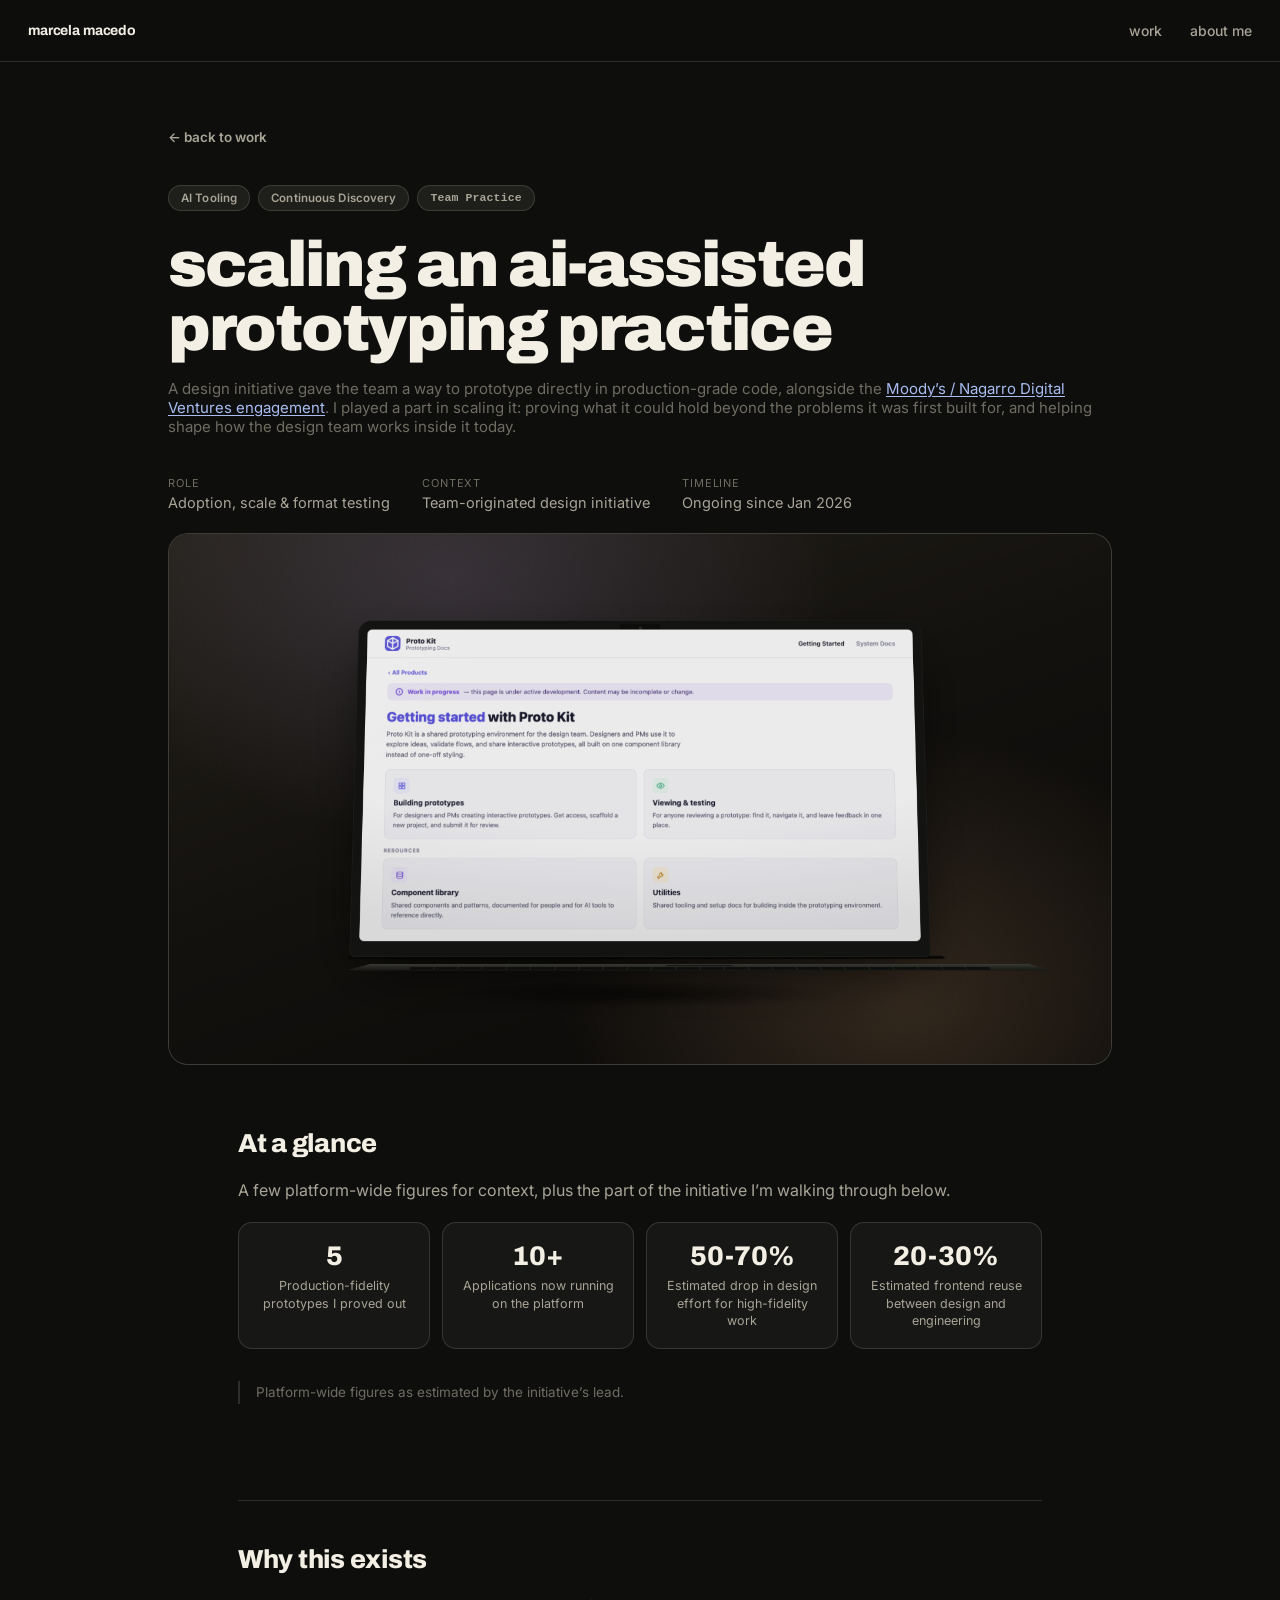
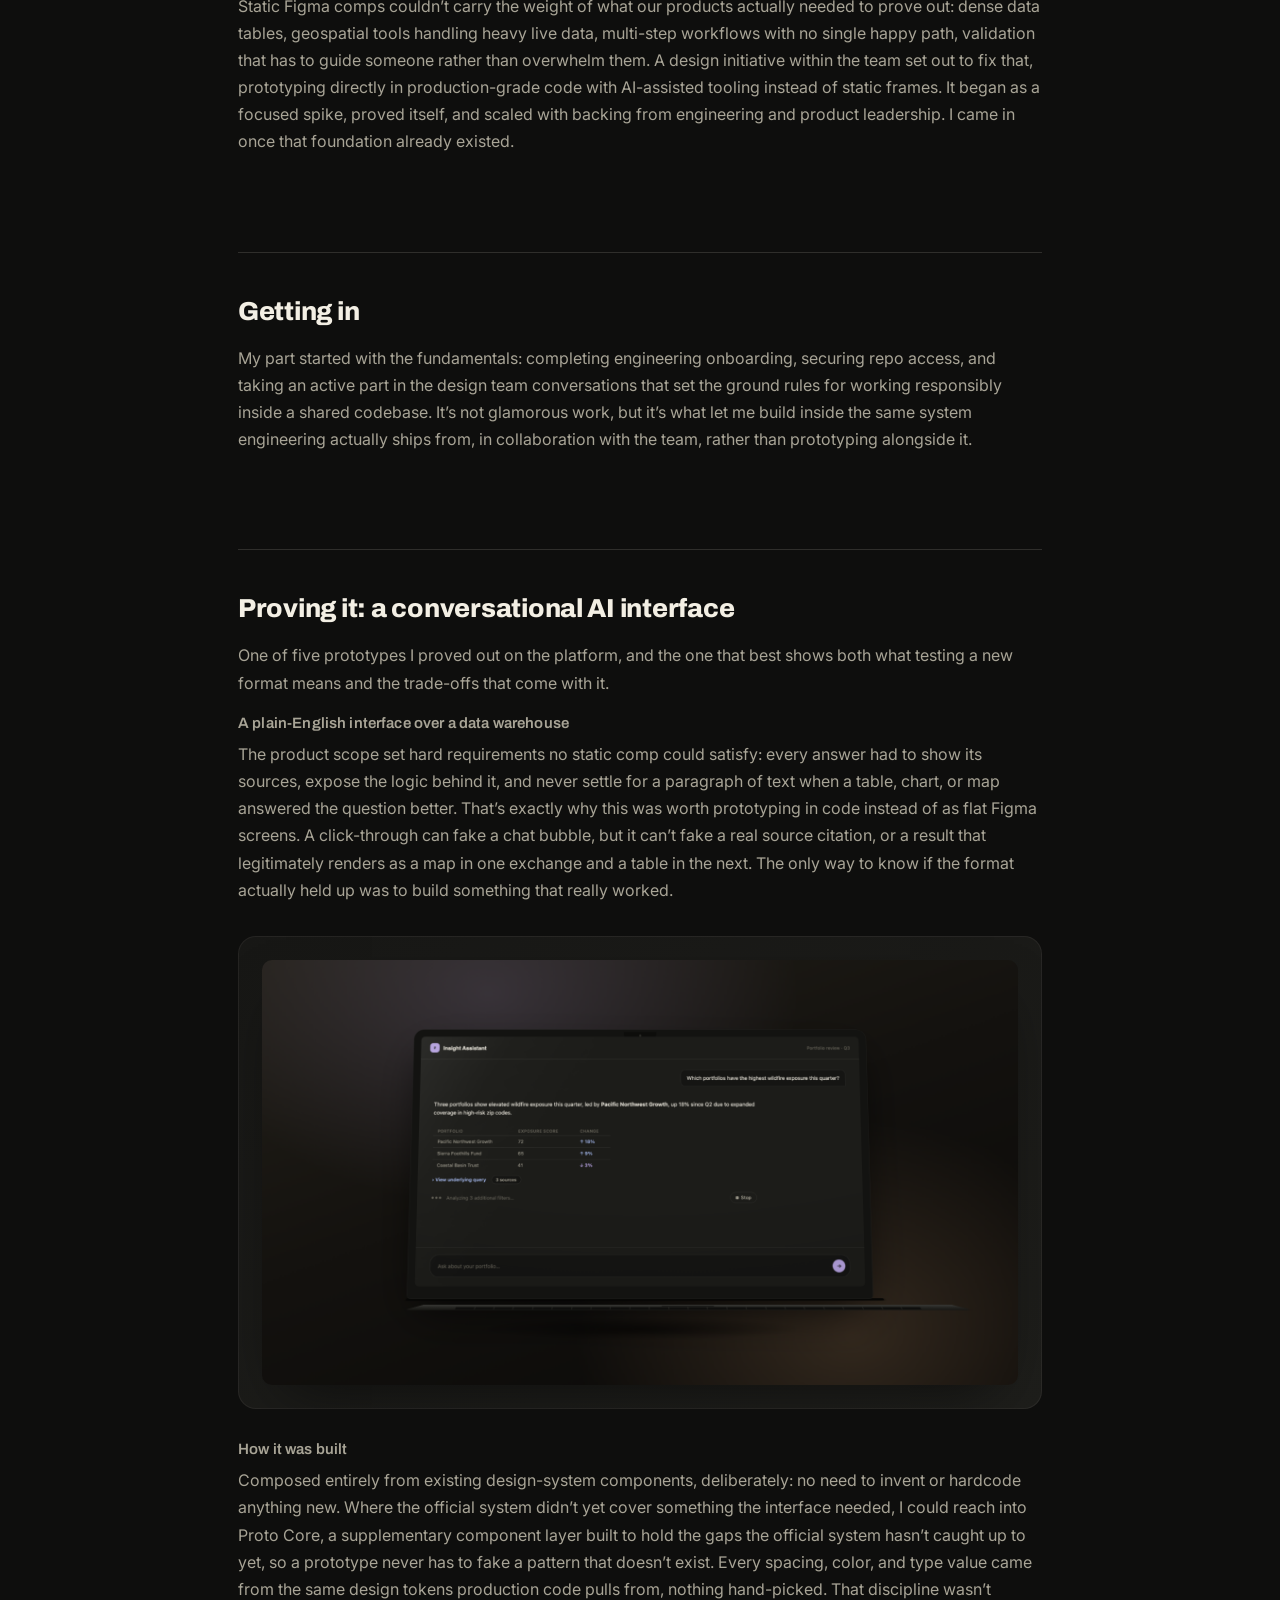
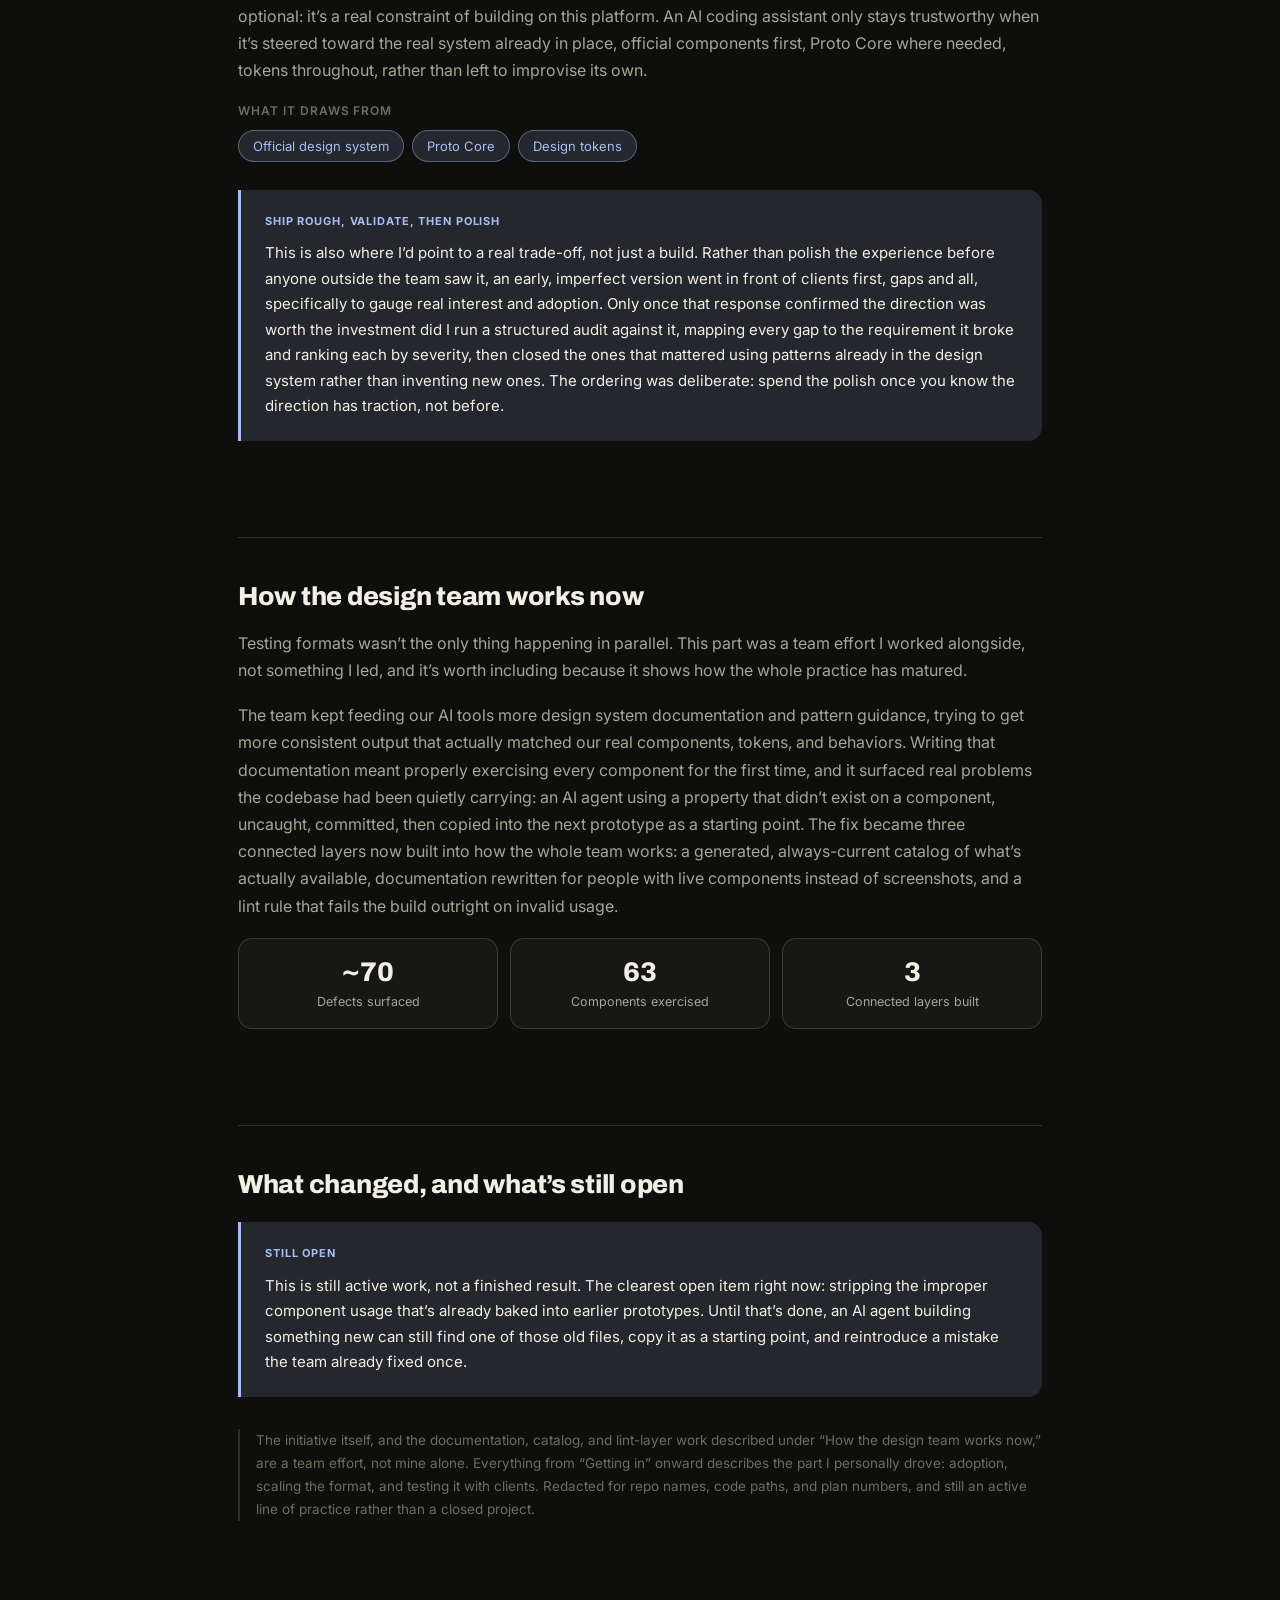
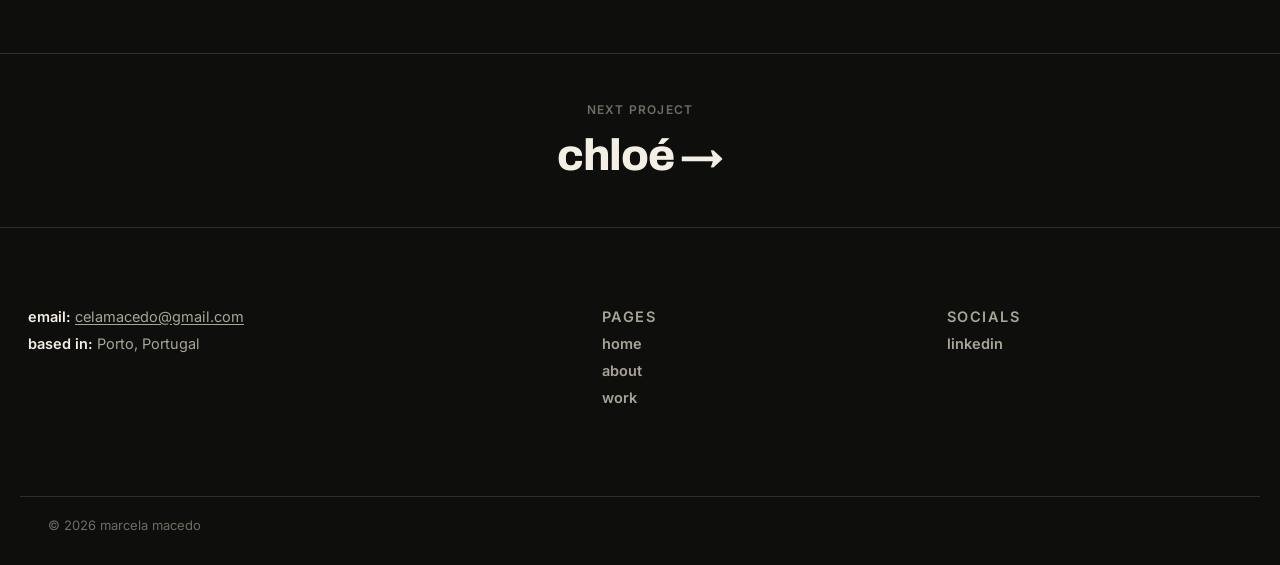
==== commit 6aae8069: "Rewrite Continuous Practice case study, fix heading hierarchy Reframe the Continuous Practice page a" ====
--- a/continuous-practice.html
+++ b/continuous-practice.html
@@ -3,8 +3,8 @@
 <head>
   <meta charset="utf-8">
   <meta name="viewport" content="width=device-width, initial-scale=1">
-  <title>A Continuous Discovery and Testing AI Practice · Marcela Macedo</title>
-  <meta name="description" content="An ongoing design team practice built alongside the Moody's engagement: AI-assisted prototyping, continuous testing, and closing the gaps between design intent and working code.">
+  <title>Scaling an AI-Assisted Prototyping Practice · Marcela Macedo</title>
+  <meta name="description" content="How I scaled a team design initiative for prototyping in production-grade code: proving new formats, testing with clients, and closing the gaps between design intent and working code.">
   <link rel="stylesheet" href="styles.css">
 </head>
 <body>
@@ -23,13 +23,13 @@
       <span class="tag-pill">Continuous Discovery</span>
       <span class="tag-pill mono">Team Practice</span>
     </div>
-    <h1 class="display">a continuous discovery and testing ai practice</h1>
-    <p class="case-role">An ongoing design team practice, built alongside the <a href="moodys.html">Moody&rsquo;s / Nagarro Digital Ventures engagement</a>, not a single designer&rsquo;s project.</p>
+    <h1 class="display">scaling an ai-assisted prototyping practice</h1>
+    <p class="case-role">A design initiative gave the team a way to prototype directly in production-grade code, alongside the <a href="moodys.html">Moody&rsquo;s / Nagarro Digital Ventures engagement</a>. I played a part in scaling it: proving what it could hold beyond the problems it was first built for, and helping shape how the design team works inside it today.</p>
 
     <div class="case-meta-grid">
-      <div><span>Role</span>Design team contributor</div>
-      <div><span>Context</span>Team practice, alongside client engagement</div>
-      <div><span>Timeline</span>Ongoing since Jan 2025</div>
+      <div><span>Role</span>Adoption, scale &amp; format testing</div>
+      <div><span>Context</span>Team-originated design initiative</div>
+      <div><span>Timeline</span>Ongoing since Jan 2026</div>
     </div>
 
     <div class="case-hero-media">
@@ -38,130 +38,67 @@
   </div>
 
   <div class="case-body">
-    <h2>The loop</h2>
-    <p>This isn&rsquo;t a one-time process, it runs continuously. Every prototype goes through it, and what we learn from one round changes how the next one starts.</p>
+    <h2>At a glance</h2>
+    <p>A few platform-wide figures for context, plus the part of the initiative I&rsquo;m walking through below.</p>
+
+    <div class="case-stats">
+      <div class="case-stat"><span class="num">5</span><span class="label">Production-fidelity prototypes I proved out</span></div>
+      <div class="case-stat"><span class="num">10+</span><span class="label">Applications now running on the platform</span></div>
+      <div class="case-stat"><span class="num">50-70%</span><span class="label">Estimated drop in design effort for high-fidelity work</span></div>
+      <div class="case-stat"><span class="num">20-30%</span><span class="label">Estimated frontend reuse between design and engineering</span></div>
+    </div>
+    <p class="note">Platform-wide figures as estimated by the initiative&rsquo;s lead.</p>
+
+    <h2>Why this exists</h2>
+    <p class="body-main">Static Figma comps couldn&rsquo;t carry the weight of what our products actually needed to prove out: dense data tables, geospatial tools handling heavy live data, multi-step workflows with no single happy path, validation that has to guide someone rather than overwhelm them. A design initiative within the team set out to fix that, prototyping directly in production-grade code with AI-assisted tooling instead of static frames. It began as a focused spike, proved itself, and scaled with backing from engineering and product leadership. I came in once that foundation already existed.</p>
+
+    <h2>Getting in</h2>
+    <p class="body-main">My part started with the fundamentals: completing engineering onboarding, securing repo access, and taking an active part in the design team conversations that set the ground rules for working responsibly inside a shared codebase. It&rsquo;s not glamorous work, but it&rsquo;s what let me build inside the same system engineering actually ships from, in collaboration with the team, rather than prototyping alongside it.</p>
+
+    <h2>Proving it: a conversational AI interface</h2>
+    <p>One of five prototypes I proved out on the platform, and the one that best shows both what testing a new format means and the trade-offs that come with it.</p>
+
+    <h3>A plain-English interface over a data warehouse</h3>
+    <p>The product scope set hard requirements no static comp could satisfy: every answer had to show its sources, expose the logic behind it, and never settle for a paragraph of text when a table, chart, or map answered the question better. That&rsquo;s exactly why this was worth prototyping in code instead of as flat Figma screens. A click-through can fake a chat bubble, but it can&rsquo;t fake a real source citation, or a result that legitimately renders as a map in one exchange and a table in the next. The only way to know if the format actually held up was to build something that really worked.</p>
+
+    <div class="case-media">
+      <img src="assets/projects/continuous-practice/chat-interface-laptop.png" alt="A genericized recreation of the conversational AI interface prototype, shown open on a laptop: a user question, an answer with a data table, a source count, and an underlying-query disclosure link.">
+    </div>
+
+    <h3>How it was built</h3>
+    <p>Composed entirely from existing design-system components, deliberately: no need to invent or hardcode anything new. Where the official system didn&rsquo;t yet cover something the interface needed, I could reach into Proto Core, a supplementary component layer built to hold the gaps the official system hasn&rsquo;t caught up to yet, so a prototype never has to fake a pattern that doesn&rsquo;t exist. Every spacing, color, and type value came from the same design tokens production code pulls from, nothing hand-picked. That discipline wasn&rsquo;t optional: it&rsquo;s a real constraint of building on this platform. An AI coding assistant only stays trustworthy when it&rsquo;s steered toward the real system already in place, official components first, Proto Core where needed, tokens throughout, rather than left to improvise its own.</p>
 
     <div class="case-chip-group">
-      <div class="gtitle">The five-step loop</div>
+      <div class="gtitle">What it draws from</div>
       <div class="case-chips">
-        <span class="case-chip">1. Design intent</span>
-        <span class="case-chip">2. AI-assisted build</span>
-        <span class="case-chip">3. Working prototype</span>
-        <span class="case-chip">4. Test &amp; audit</span>
-        <span class="case-chip">5. Close the gaps</span>
+        <span class="case-chip">Official design system</span>
+        <span class="case-chip">Proto Core</span>
+        <span class="case-chip">Design tokens</span>
       </div>
     </div>
-    <p>Step 5 feeds back into step 1: the loop repeats, and each pass makes the next one more accurate.</p>
 
-    <h2>Why</h2>
-    <p class="body-main">Leadership asked a direct question: how do we shorten the time it takes to explore and design an idea, bring clients something more feasible sooner, and reduce how long it takes engineering to implement once a direction is agreed? Our answer was to stop handing off static comps and start testing ideas in real, working code early: fast enough to explore several directions before committing to one, credible enough to present to clients as something real, and precise enough that engineering could pick it up in a shared language instead of reinterpreting a picture. That answer is what became this practice.</p>
-
-    <h2>Continuous discovery in practice</h2>
-    <p>Two concrete examples of the loop actually running: one on a product, one on the practice itself.</p>
-
-    <div class="case-init-list">
-      <details class="case-init case-init-featured" open>
-        <summary>
-          <span class="case-init-lead">
-            <span class="case-init-icon">
-              <svg viewBox="0 0 24 24" fill="none" stroke="currentColor" stroke-width="1.6" stroke-linecap="round" stroke-linejoin="round"><circle cx="10.5" cy="10.5" r="6.5"/><line x1="20" y1="20" x2="15.5" y2="15.5"/></svg>
-            </span>
-            <span class="case-init-heading">
-              <span class="case-init-tag">Product example</span>
-              <span class="case-init-title">Closing the Gap on a Live Prototype</span>
-            </span>
-          </span>
-          <span class="plus"></span>
-        </summary>
-        <div class="case-init-body">
-          <p class="lead-in">What we had</p>
-          <p>A working prototype of an AI chat interface already existed, built from an early product spec.</p>
-
-          <p class="lead-in">What testing it found</p>
-          <p>We ran a structured audit against it and mapped every gap to the requirement it broke, then ranked each one by severity: no way to cancel a long-running response, trust elements (sources, the underlying logic) only half-built, entry points too easy to miss, and language that assumed the wrong audience.</p>
-
-          <p class="lead-in">What we built next</p>
-          <p>A finalized pass that closes those specific gaps, composed from the patterns already in our design system rather than inventing new ones, so the fix reinforces the same system it came from instead of drifting from it.</p>
-
-          <div class="case-media">
-            <img src="assets/projects/continuous-practice/chat-interface-laptop.png" alt="A genericized recreation of the audited chat interface, shown open on a laptop: a user question, an answer with a data table, a source count, an underlying-query disclosure link, and a visible stop control on a still-thinking response.">
-          </div>
-        </div>
-      </details>
-
-      <details class="case-init case-init-featured" open>
-        <summary>
-          <span class="case-init-lead">
-            <span class="case-init-icon">
-              <svg viewBox="0 0 24 24" fill="none" stroke="currentColor" stroke-width="1.6" stroke-linecap="round" stroke-linejoin="round"><ellipse cx="12" cy="5" rx="8" ry="3"/><path d="M4 5v6c0 1.66 3.58 3 8 3s8-1.34 8-3V5"/><path d="M4 11v6c0 1.66 3.58 3 8 3s8-1.34 8-3v-6"/></svg>
-            </span>
-            <span class="case-init-heading">
-              <span class="case-init-tag">System example</span>
-              <span class="case-init-title">Feeding the System Itself</span>
-            </span>
-          </span>
-          <span class="plus"></span>
-        </summary>
-        <div class="case-init-body">
-          <p class="lead-in">What we had</p>
-          <p>We kept feeding our AI tools more design system documentation and pattern guidance, trying to get more consistent output that actually matched our real components, tokens, and behaviors.</p>
-
-          <p class="lead-in">What testing it found</p>
-          <p>An AI agent used a property on a component that didn&rsquo;t actually exist. Nothing caught it, so it rendered wrong, got committed, and the next prototype copied that file as a starting point, carrying the mistake forward. The same thing happened with color: no token existed for what was needed, so the agent hardcoded a raw value that looked right but failed accessibility contrast. Writing real documentation meant properly using every component for the first time, and that surfaced roughly 70 real defects that had never been visible before, including behavior that silently failed in exactly the theme our product actually uses.</p>
-
-          <p class="lead-in">What we built next</p>
-          <p>Three connected layers: a generated, always-current catalog of what&rsquo;s actually available for an AI agent to check against, rewritten documentation built for people, with live components instead of screenshots, and a lint rule that fails the build outright on an invalid prop, so accuracy doesn&rsquo;t depend on anyone remembering to check.</p>
-
-          <div class="case-media">
-            <svg viewBox="0 0 720 160" style="width:100%; height:auto; display:block; border-radius:10px; box-shadow:0 24px 56px -24px rgba(0,0,0,0.6);" role="img" aria-label="Stats: roughly 70 real defects surfaced, 63 components properly exercised, 3 connected layers built.">
-              <rect x="0" y="0" width="720" height="160" rx="10" fill="var(--bg-alt-2)"/>
-              <line x1="240" y1="20" x2="240" y2="130" stroke="var(--border)" stroke-width="1"/>
-              <line x1="480" y1="20" x2="480" y2="130" stroke="var(--border)" stroke-width="1"/>
-
-              <circle cx="120" cy="42" r="18" fill="var(--bg-alt)" stroke="var(--border)" stroke-width="1.5"/>
-              <line x1="120" y1="34" x2="120" y2="44" stroke="var(--periwinkle)" stroke-width="2" stroke-linecap="round"/>
-              <circle cx="120" cy="49" r="1.6" fill="var(--periwinkle)"/>
-              <text x="120" y="100" text-anchor="middle" font-family="Archivo, sans-serif" font-weight="800" font-size="34" fill="var(--fg)">~70</text>
-              <text x="120" y="124" text-anchor="middle" font-family="Inter, sans-serif" font-size="12.5" font-weight="600" fill="var(--fg-dim)">Defects found</text>
-
-              <circle cx="360" cy="42" r="18" fill="var(--bg-alt)" stroke="var(--border)" stroke-width="1.5"/>
-              <g transform="translate(240,0)">
-                <rect x="112" y="34" width="6" height="6" rx="1.5" fill="none" stroke="var(--periwinkle)" stroke-width="1.3"/>
-                <rect x="122" y="34" width="6" height="6" rx="1.5" fill="none" stroke="var(--periwinkle)" stroke-width="1.3"/>
-                <rect x="112" y="44" width="6" height="6" rx="1.5" fill="none" stroke="var(--periwinkle)" stroke-width="1.3"/>
-                <rect x="122" y="44" width="6" height="6" rx="1.5" fill="none" stroke="var(--periwinkle)" stroke-width="1.3"/>
-              </g>
-              <text x="360" y="100" text-anchor="middle" font-family="Archivo, sans-serif" font-weight="800" font-size="34" fill="var(--fg)">63</text>
-              <text x="360" y="124" text-anchor="middle" font-family="Inter, sans-serif" font-size="12.5" font-weight="600" fill="var(--fg-dim)">Components exercised</text>
-
-              <circle cx="600" cy="42" r="18" fill="var(--bg-alt)" stroke="var(--border)" stroke-width="1.5"/>
-              <rect x="592" y="34" width="16" height="3" rx="1.5" fill="var(--periwinkle)"/>
-              <rect x="592" y="40" width="16" height="3" rx="1.5" fill="var(--periwinkle)" opacity="0.75"/>
-              <rect x="592" y="46" width="16" height="3" rx="1.5" fill="var(--periwinkle)" opacity="0.5"/>
-              <text x="600" y="100" text-anchor="middle" font-family="Archivo, sans-serif" font-weight="800" font-size="34" fill="var(--fg)">3</text>
-              <text x="600" y="124" text-anchor="middle" font-family="Inter, sans-serif" font-size="12.5" font-weight="600" fill="var(--fg-dim)">Layers built</text>
-            </svg>
-          </div>
-        </div>
-      </details>
+    <div class="case-callout">
+      <p class="case-callout-label">Ship rough, validate, then polish</p>
+      <p>This is also where I&rsquo;d point to a real trade-off, not just a build. Rather than polish the experience before anyone outside the team saw it, an early, imperfect version went in front of clients first, gaps and all, specifically to gauge real interest and adoption. Only once that response confirmed the direction was worth the investment did I run a structured audit against it, mapping every gap to the requirement it broke and ranking each by severity, then closed the ones that mattered using patterns already in the design system rather than inventing new ones. The ordering was deliberate: spend the polish once you know the direction has traction, not before.</p>
     </div>
 
-    <h2>What the practice has produced</h2>
-    <p>Five production-fidelity prototypes so far, each one run through the loop above.</p>
-    <ul>
-      <li><strong>Matching &amp; review workflows.</strong> Run a match, review by confidence, override, resolve, apply, built by reusing a proven pattern rather than starting over for each domain.</li>
-      <li><strong>Conversational AI interfaces.</strong> Chat-based tools with hard requirements: always show sources, always show the underlying logic, results as tables, charts, and maps, not just text.</li>
-      <li><strong>Geospatial exploration.</strong> Interactive mapping with live layers, its core pieces generalized into the shared system so later prototypes didn&rsquo;t start from zero.</li>
-      <li><strong>The practice&rsquo;s own infrastructure.</strong> The catalog, documentation, and lint layer above, built because the practice itself needed to be tested and fixed like any other product.</li>
-    </ul>
+    <h2>How the design team works now</h2>
+    <p>Testing formats wasn&rsquo;t the only thing happening in parallel. This part was a team effort I worked alongside, not something I led, and it&rsquo;s worth including because it shows how the whole practice has matured.</p>
+    <p>The team kept feeding our AI tools more design system documentation and pattern guidance, trying to get more consistent output that actually matched our real components, tokens, and behaviors. Writing that documentation meant properly exercising every component for the first time, and it surfaced real problems the codebase had been quietly carrying: an AI agent using a property that didn&rsquo;t exist on a component, uncaught, committed, then copied into the next prototype as a starting point. The fix became three connected layers now built into how the whole team works: a generated, always-current catalog of what&rsquo;s actually available, documentation rewritten for people with live components instead of screenshots, and a lint rule that fails the build outright on invalid usage.</p>
 
-    <h2>Where we&rsquo;re still working</h2>
-    <p>This is active, ongoing work. We don&rsquo;t have a finished result to report, we have open problems we&rsquo;re honest about.</p>
-    <div class="case-callout">
-      <p>The clearest one right now: stripping the improper component usage that&rsquo;s already baked into earlier prototypes. Until that&rsquo;s done, an AI agent building something new can still find one of those old files, copy it as a starting point, and reintroduce a mistake we already fixed once. It&rsquo;s a reminder that this kind of discovery doesn&rsquo;t really finish, closing one gap changes what the next round needs to find.</p>
+    <div class="case-stats">
+      <div class="case-stat"><span class="num">~70</span><span class="label">Defects surfaced</span></div>
+      <div class="case-stat"><span class="num">63</span><span class="label">Components exercised</span></div>
+      <div class="case-stat"><span class="num">3</span><span class="label">Connected layers built</span></div>
     </div>
 
-    <p class="note">This reflects a team practice, presented in the collective, not one designer&rsquo;s output. Redacted for repo names, code paths, and plan numbers, and still an active line of practice rather than a closed project.</p>
+    <h2>What changed, and what&rsquo;s still open</h2>
+    <div class="case-callout">
+      <p class="case-callout-label">Still open</p>
+      <p>This is still active work, not a finished result. The clearest open item right now: stripping the improper component usage that&rsquo;s already baked into earlier prototypes. Until that&rsquo;s done, an AI agent building something new can still find one of those old files, copy it as a starting point, and reintroduce a mistake the team already fixed once.</p>
+    </div>
+
+    <p class="note">The initiative itself, and the documentation, catalog, and lint-layer work described under &ldquo;How the design team works now,&rdquo; are a team effort, not mine alone. Everything from &ldquo;Getting in&rdquo; onward describes the part I personally drove: adoption, scaling the format, and testing it with clients. Redacted for repo names, code paths, and plan numbers, and still an active line of practice rather than a closed project.</p>
   </div>
 
   <div class="case-next">
--- a/styles.css
+++ b/styles.css
@@ -391,16 +391,22 @@
 .case-accordion .acc-block { margin-bottom: 22px; }
 
 .case-body { max-width: 860px; margin: 0 auto; padding: 0 28px 100px; }
+/* h2 = a new top-level section: a hairline + extra air above it marks the
+   chapter break unambiguously, so it can't be mistaken for a sub-heading
+   of whatever came before it. */
 .case-body h2 {
-  font-family: 'Archivo', sans-serif; font-weight: 800; font-size: 24px; letter-spacing: -0.01em;
-  margin: 56px 0 18px;
-}
-.case-body h2:first-child { margin-top: 0; }
+  font-family: 'Archivo', sans-serif; font-weight: 800; font-size: 26px; letter-spacing: -0.01em;
+  margin: 96px 0 20px; padding-top: 44px; border-top: 1px solid var(--border);
+}
+.case-body h2:first-child { margin-top: 0; padding-top: 0; border-top: none; }
+/* h3 = a sub-heading inside the h2 section above it: deliberately closer in
+   size and color to body copy than to h2, so it reads as "part of this
+   section" rather than a peer of it. */
 .case-body h3 {
-  font-family: 'Archivo', sans-serif; font-weight: 700; font-size: 18px; letter-spacing: -0.005em;
-  color: var(--fg); margin: 36px 0 14px;
-}
-.case-body h3:first-of-type { margin-top: 8px; }
+  font-family: 'Archivo', sans-serif; font-weight: 600; font-size: 15px; letter-spacing: 0.01em;
+  color: var(--fg-dim); margin: 30px 0 10px;
+}
+.case-body h3:first-of-type { margin-top: 10px; }
 .case-body .lead-in {
   font-size: 12px; text-transform: uppercase; letter-spacing: 0.08em; color: var(--fg-faint);
   font-weight: 600; margin: 22px 0 10px;
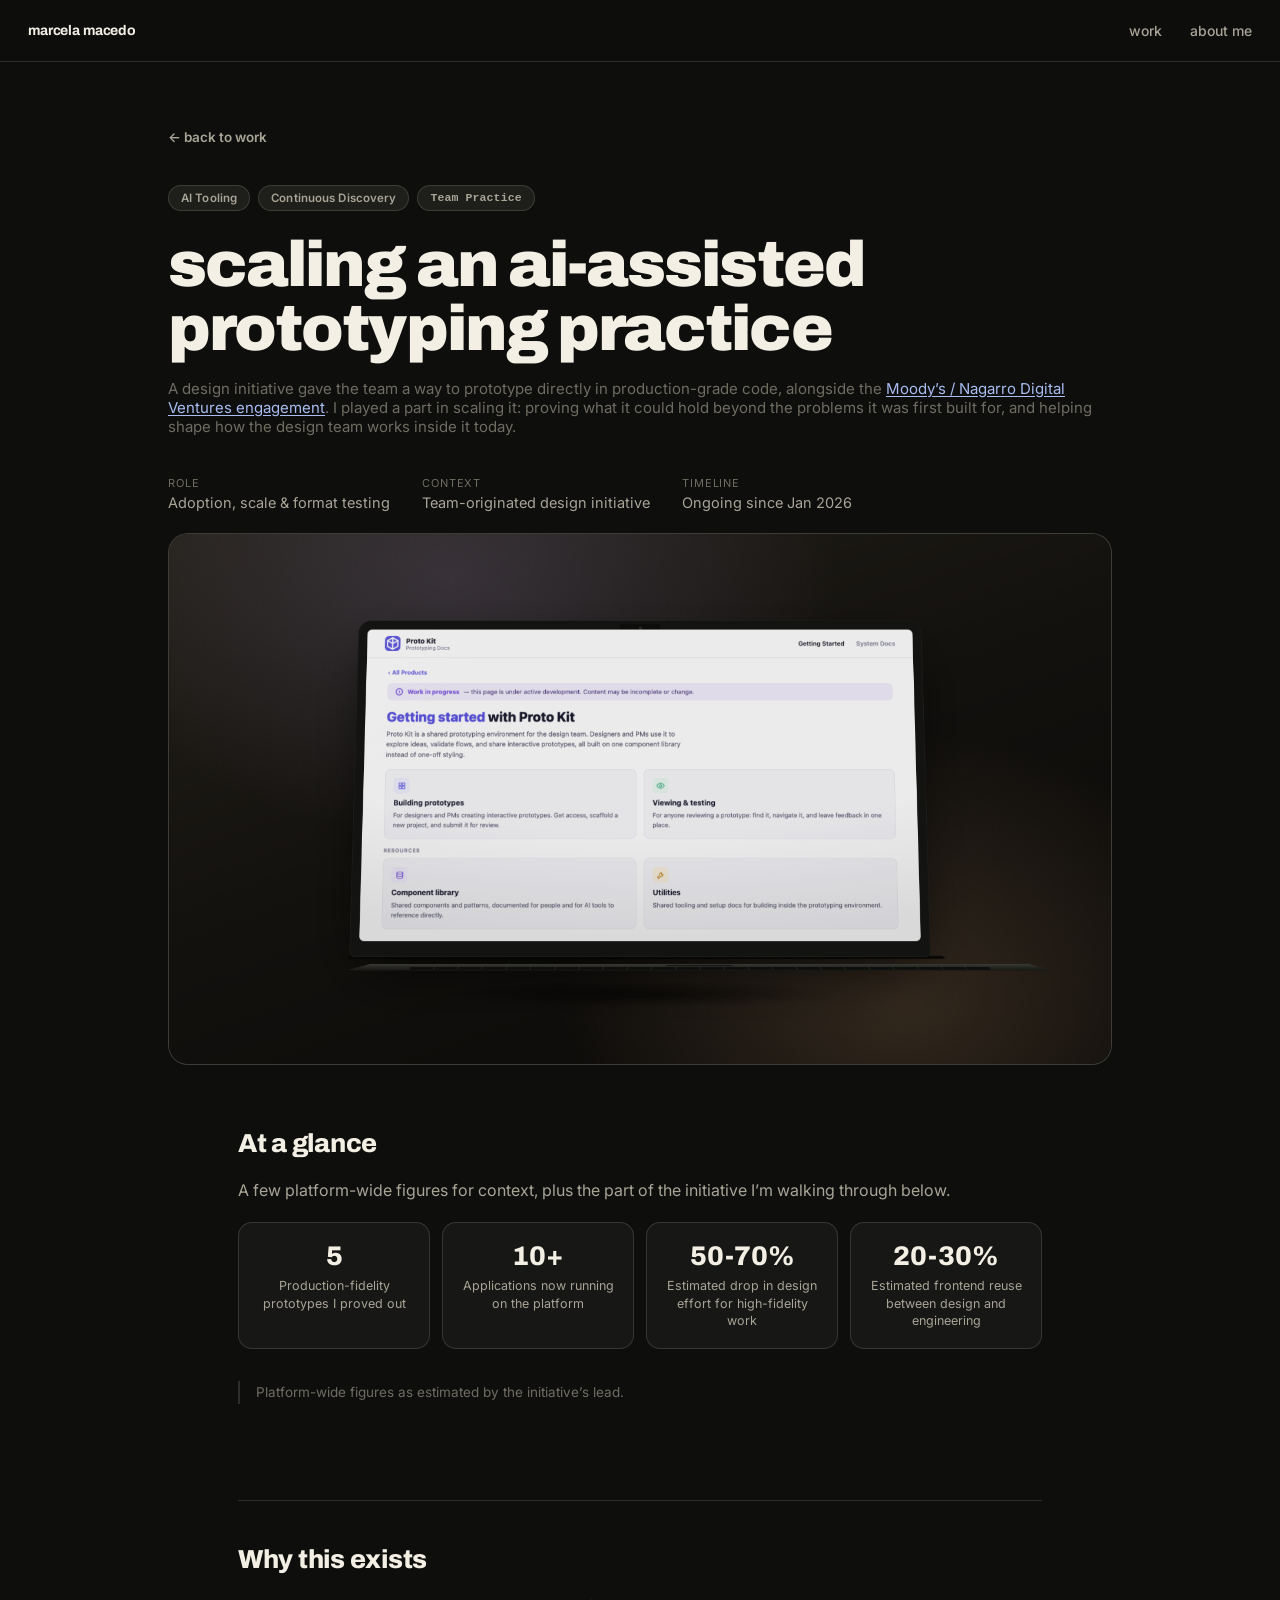
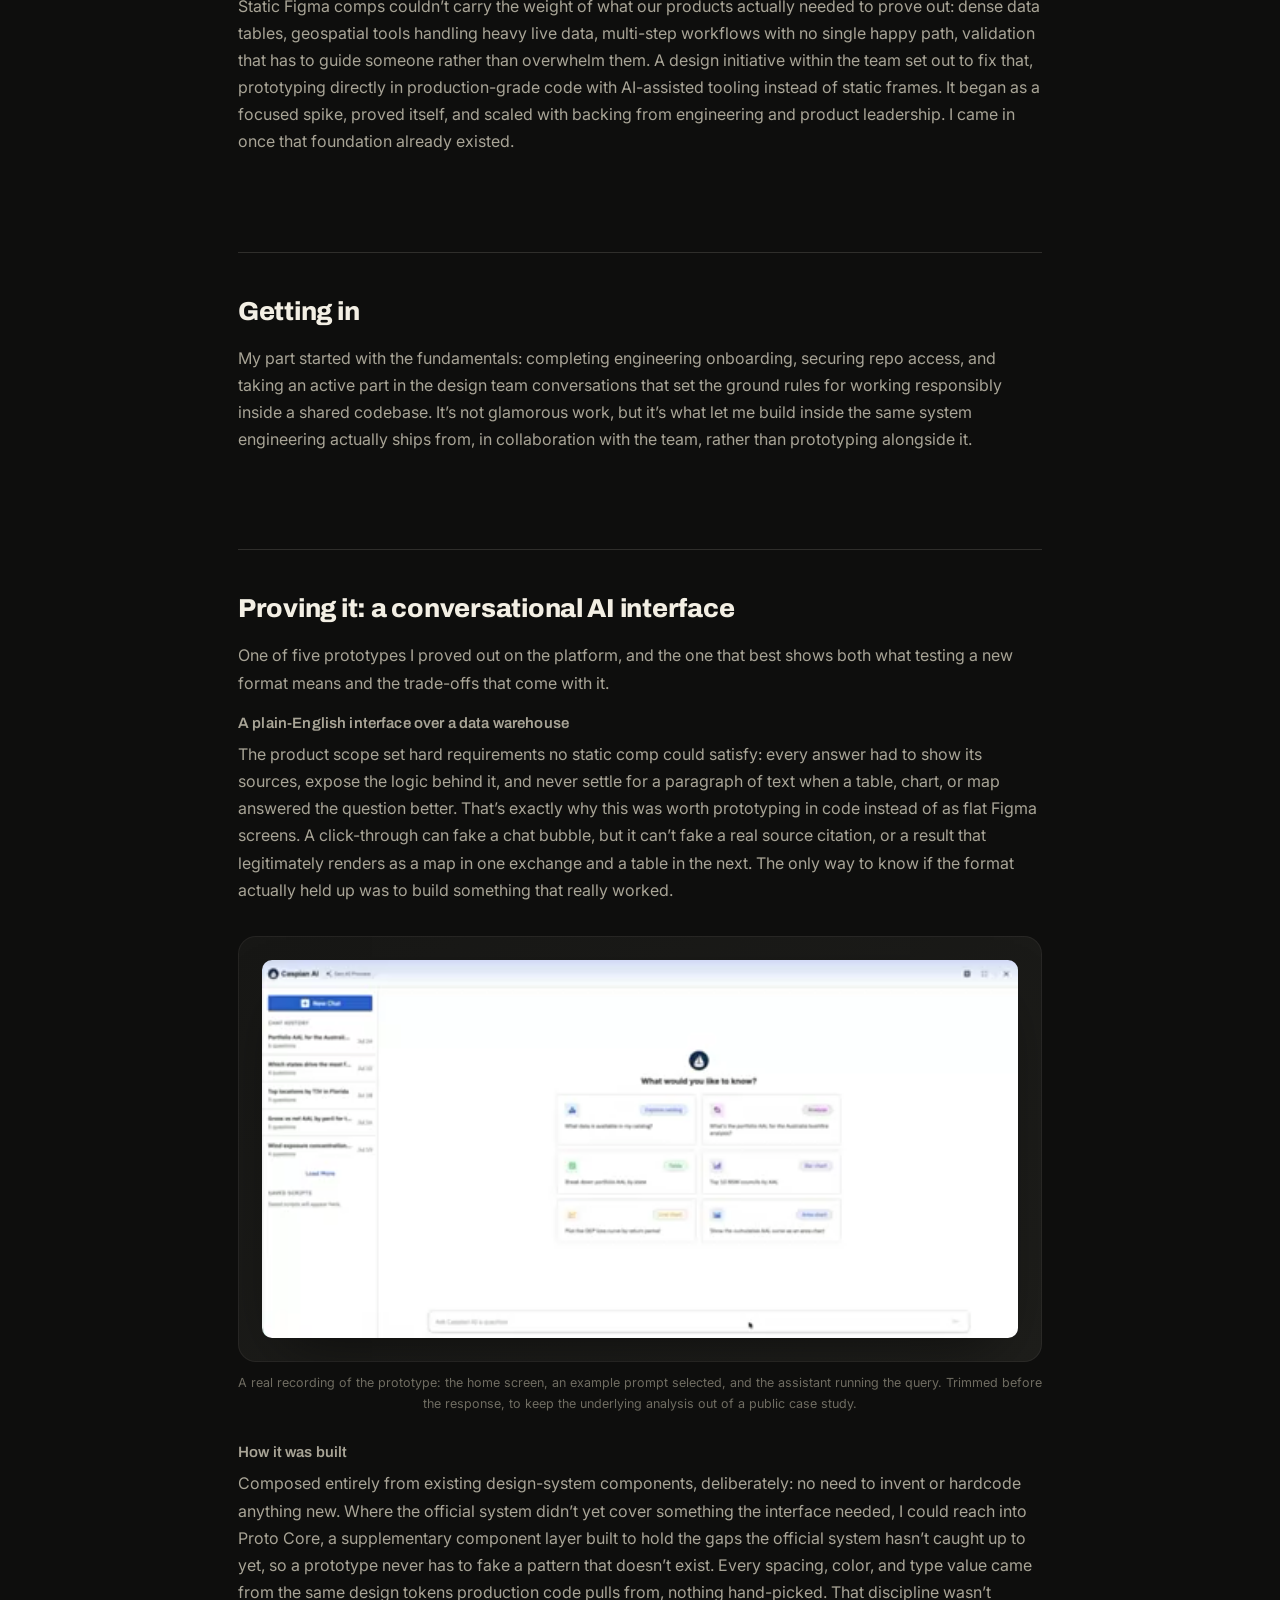
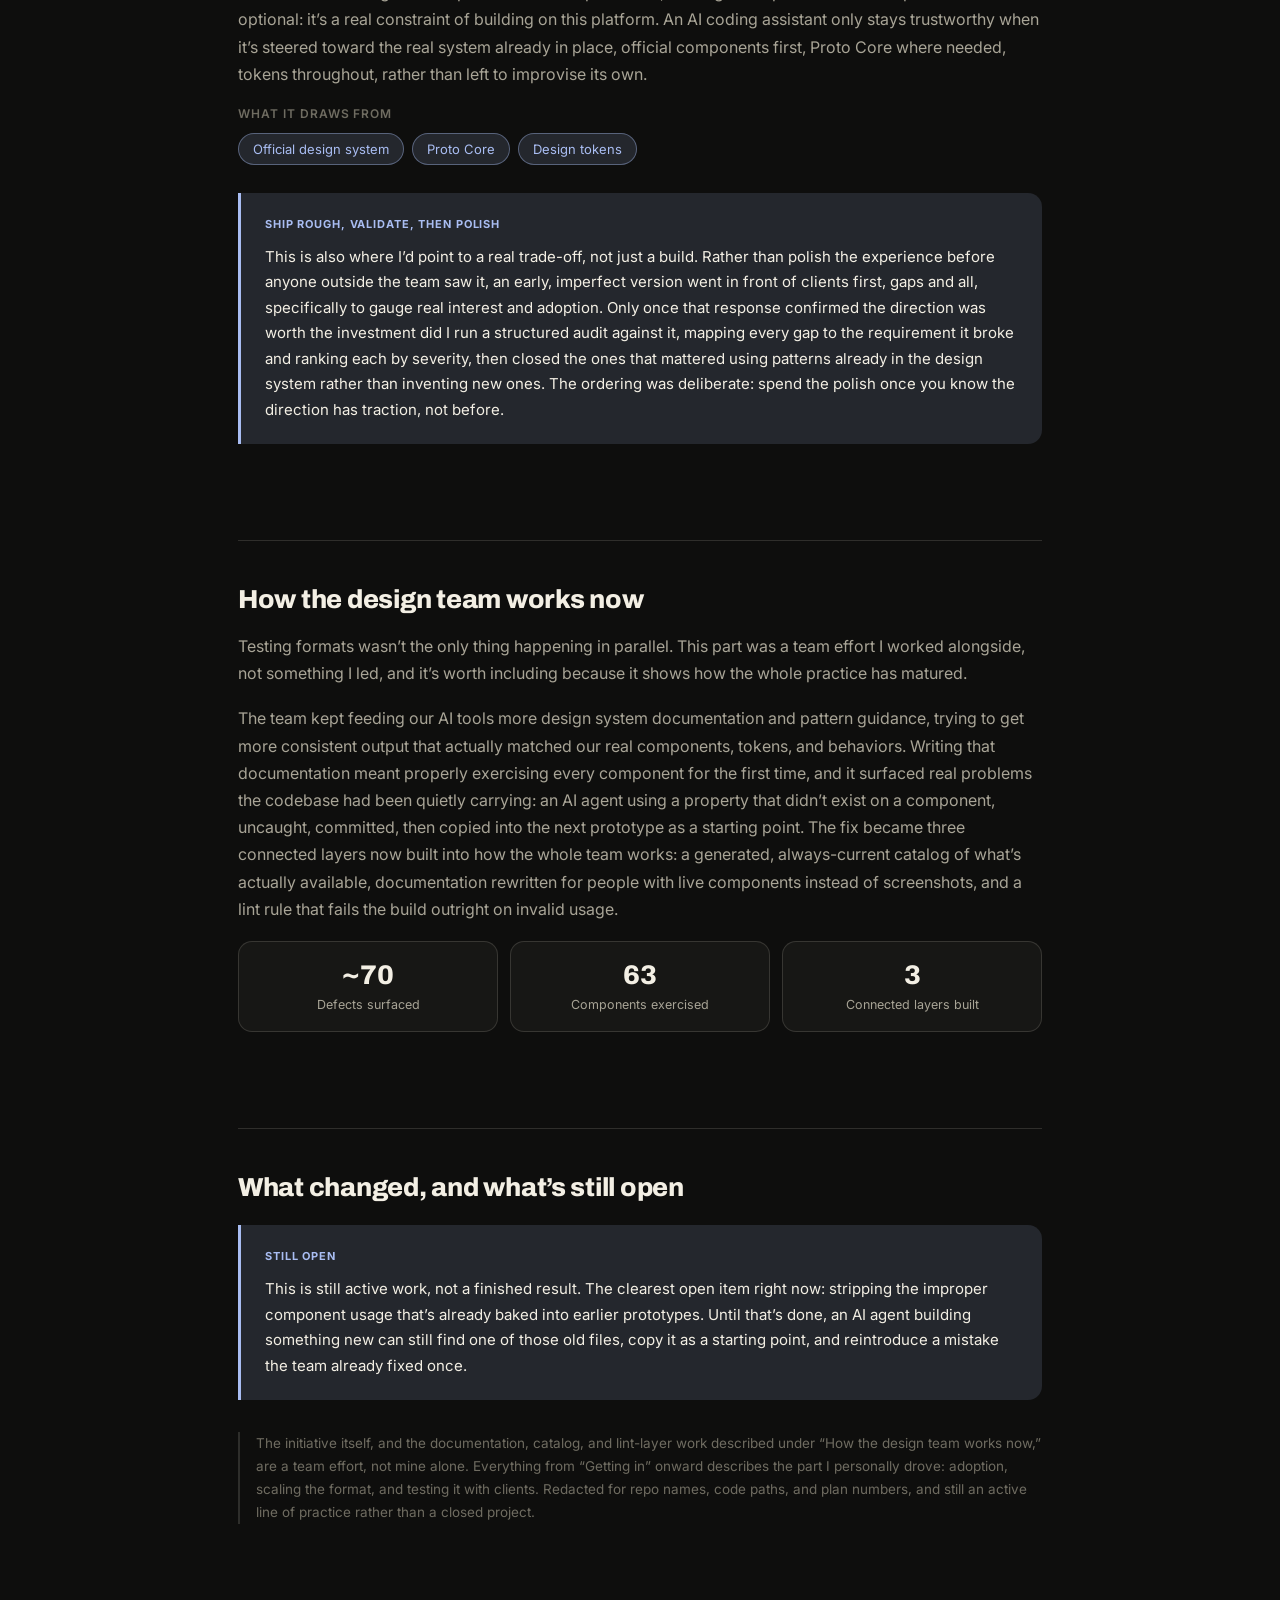
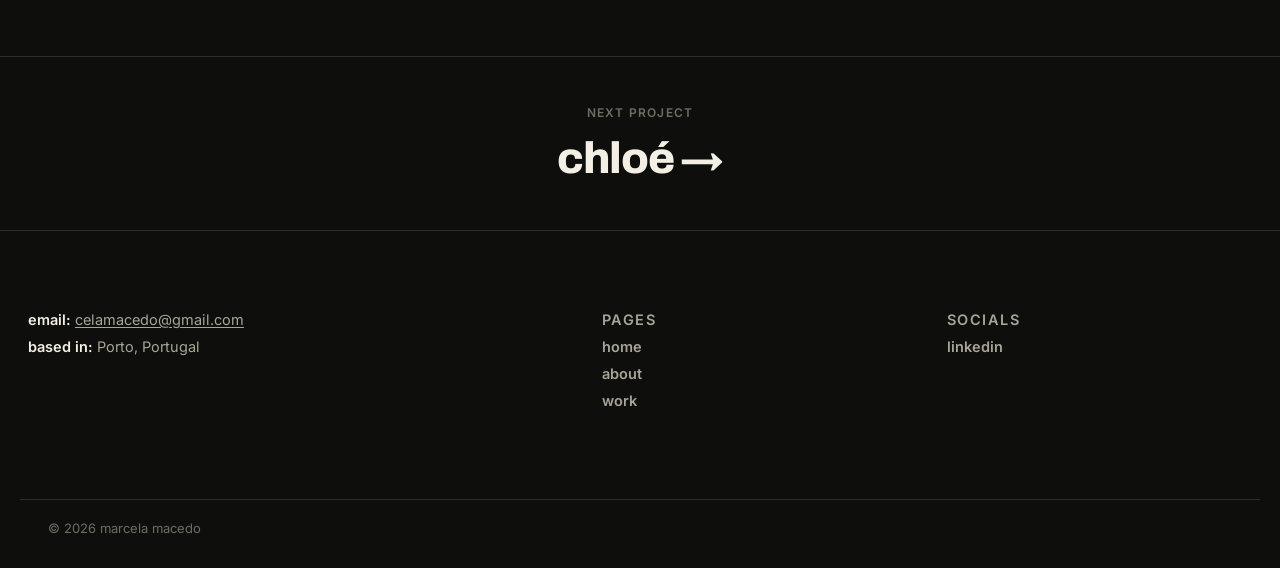
==== commit 25e37ea5: "Replace conversational AI mockup with a real, trimmed video loop Swap the static chat-interface-lapt" ====
--- a/continuous-practice.html
+++ b/continuous-practice.html
@@ -62,8 +62,11 @@
     <p>The product scope set hard requirements no static comp could satisfy: every answer had to show its sources, expose the logic behind it, and never settle for a paragraph of text when a table, chart, or map answered the question better. That&rsquo;s exactly why this was worth prototyping in code instead of as flat Figma screens. A click-through can fake a chat bubble, but it can&rsquo;t fake a real source citation, or a result that legitimately renders as a map in one exchange and a table in the next. The only way to know if the format actually held up was to build something that really worked.</p>
 
     <div class="case-media">
-      <img src="assets/projects/continuous-practice/chat-interface-laptop.png" alt="A genericized recreation of the conversational AI interface prototype, shown open on a laptop: a user question, an answer with a data table, a source count, and an underlying-query disclosure link.">
+      <video autoplay loop muted playsinline poster="assets/projects/continuous-practice/chat-interface-poster.png" aria-label="A quick recording of the conversational AI interface: the home screen with example prompt cards, a question submitted, and the assistant running the query.">
+        <source src="assets/projects/continuous-practice/chat-interface-loop.mp4" type="video/mp4">
+      </video>
     </div>
+    <p class="case-media-caption">A real recording of the prototype: the home screen, an example prompt selected, and the assistant running the query. Trimmed before the response, to keep the underlying analysis out of a public case study.</p>
 
     <h3>How it was built</h3>
     <p>Composed entirely from existing design-system components, deliberately: no need to invent or hardcode anything new. Where the official system didn&rsquo;t yet cover something the interface needed, I could reach into Proto Core, a supplementary component layer built to hold the gaps the official system hasn&rsquo;t caught up to yet, so a prototype never has to fake a pattern that doesn&rsquo;t exist. Every spacing, color, and type value came from the same design tokens production code pulls from, nothing hand-picked. That discipline wasn&rsquo;t optional: it&rsquo;s a real constraint of building on this platform. An AI coding assistant only stays trustworthy when it&rsquo;s steered toward the real system already in place, official components first, Proto Core where needed, tokens throughout, rather than left to improvise its own.</p>
--- a/styles.css
+++ b/styles.css
@@ -508,7 +508,7 @@
   background: linear-gradient(155deg, var(--bg-alt) 0%, var(--bg-alt-2) 100%);
   box-shadow: inset 0 0 0 1px rgba(243, 239, 228, 0.06);
 }
-.case-media img {
+.case-media img, .case-media video {
   width: 100%; height: auto; display: block; border-radius: 10px;
   box-shadow: 0 24px 56px -24px rgba(0, 0, 0, 0.6);
 }
@@ -521,9 +521,12 @@
 .case-media-row .case-media { margin: 0; }
 @media (max-width: 640px) { .case-media-row { grid-template-columns: 1fr; } }
 
-/* Sits directly under a .case-media / .case-media-row to cite a public
-   source (e.g. a shipped feature announcement) backing the claim above it. */
-.case-media-caption {
+/* Sits directly under a .case-media / .case-media-row: a small caption
+   explaining the media, or citing a public source (e.g. a shipped feature
+   announcement) backing the claim above it. Scoped under .case-body since
+   a bare .case-media-caption loses to the higher-specificity .case-body p
+   rule above. */
+.case-body .case-media-caption {
   font-size: 12.5px; color: var(--fg-faint); text-align: center; margin: -22px 0 28px;
 }
 .case-media-caption a { color: var(--periwinkle); text-decoration: underline; text-underline-offset: 2px; }
